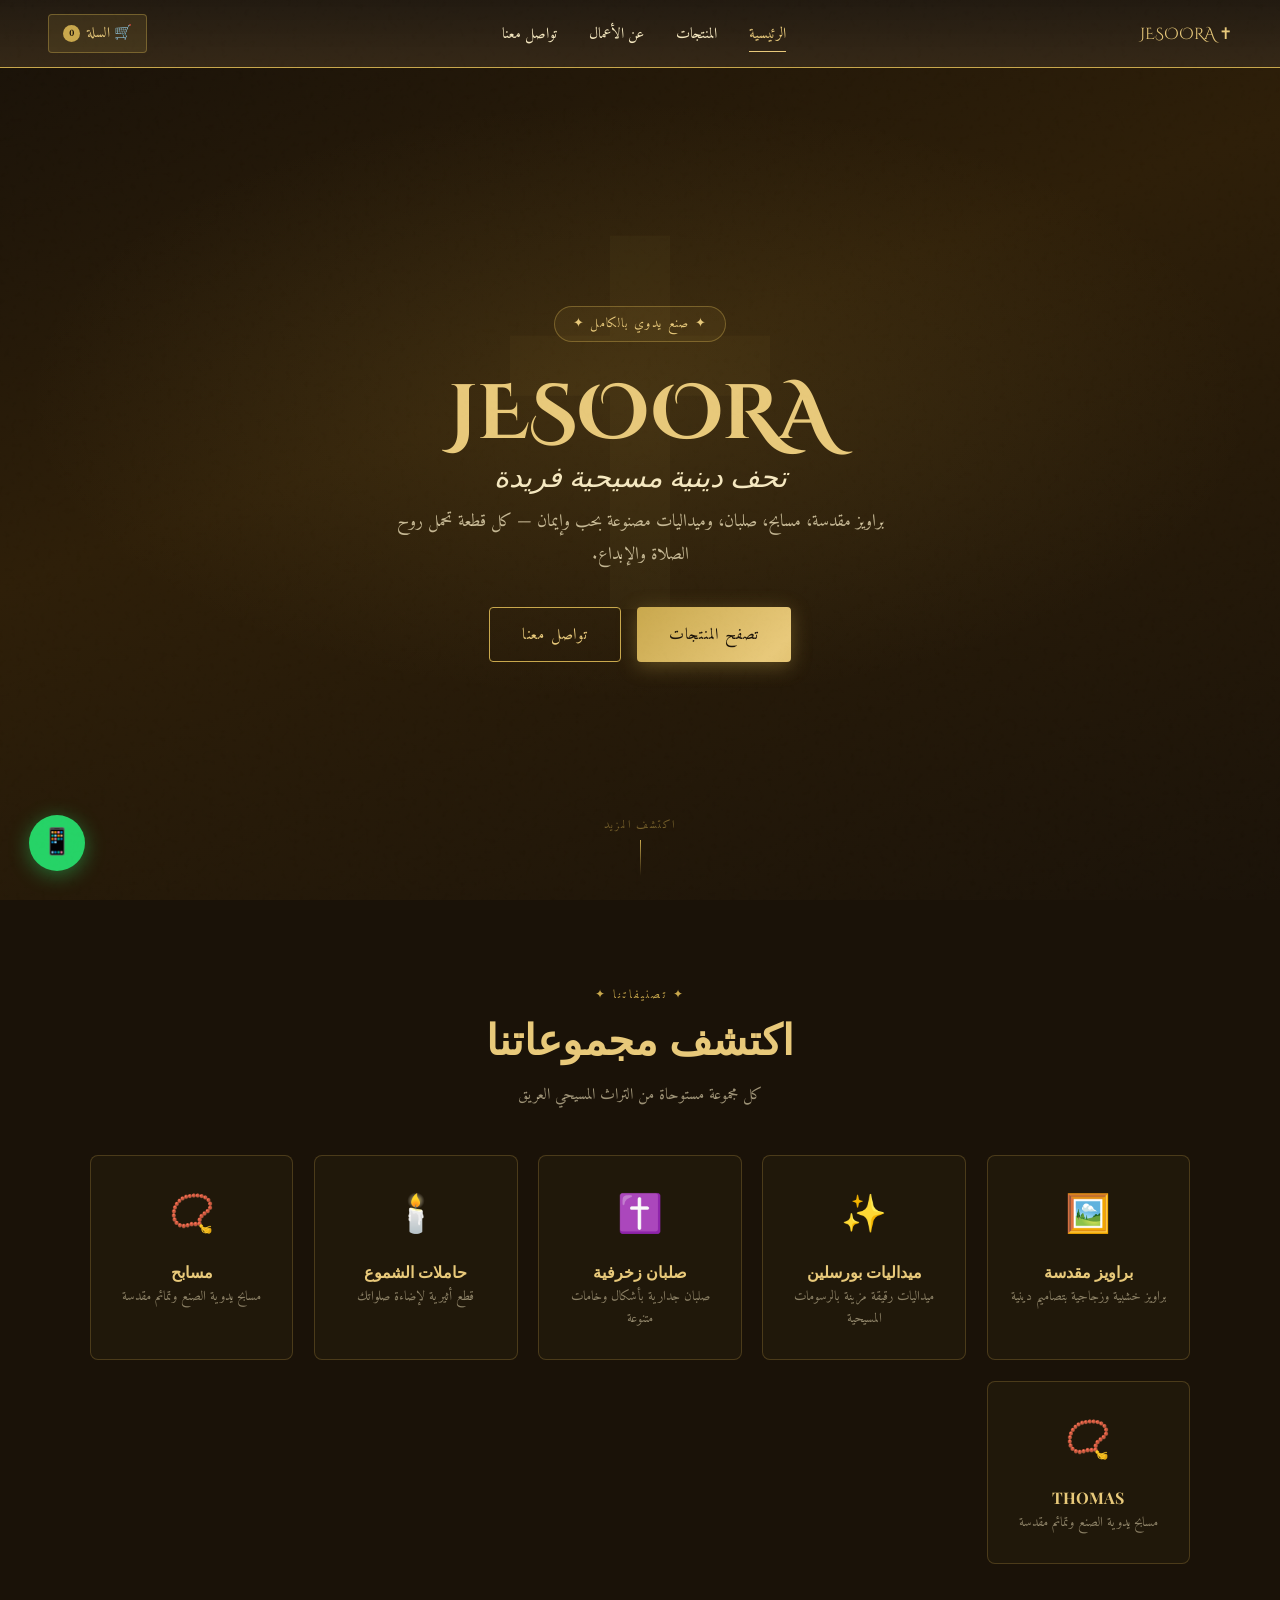
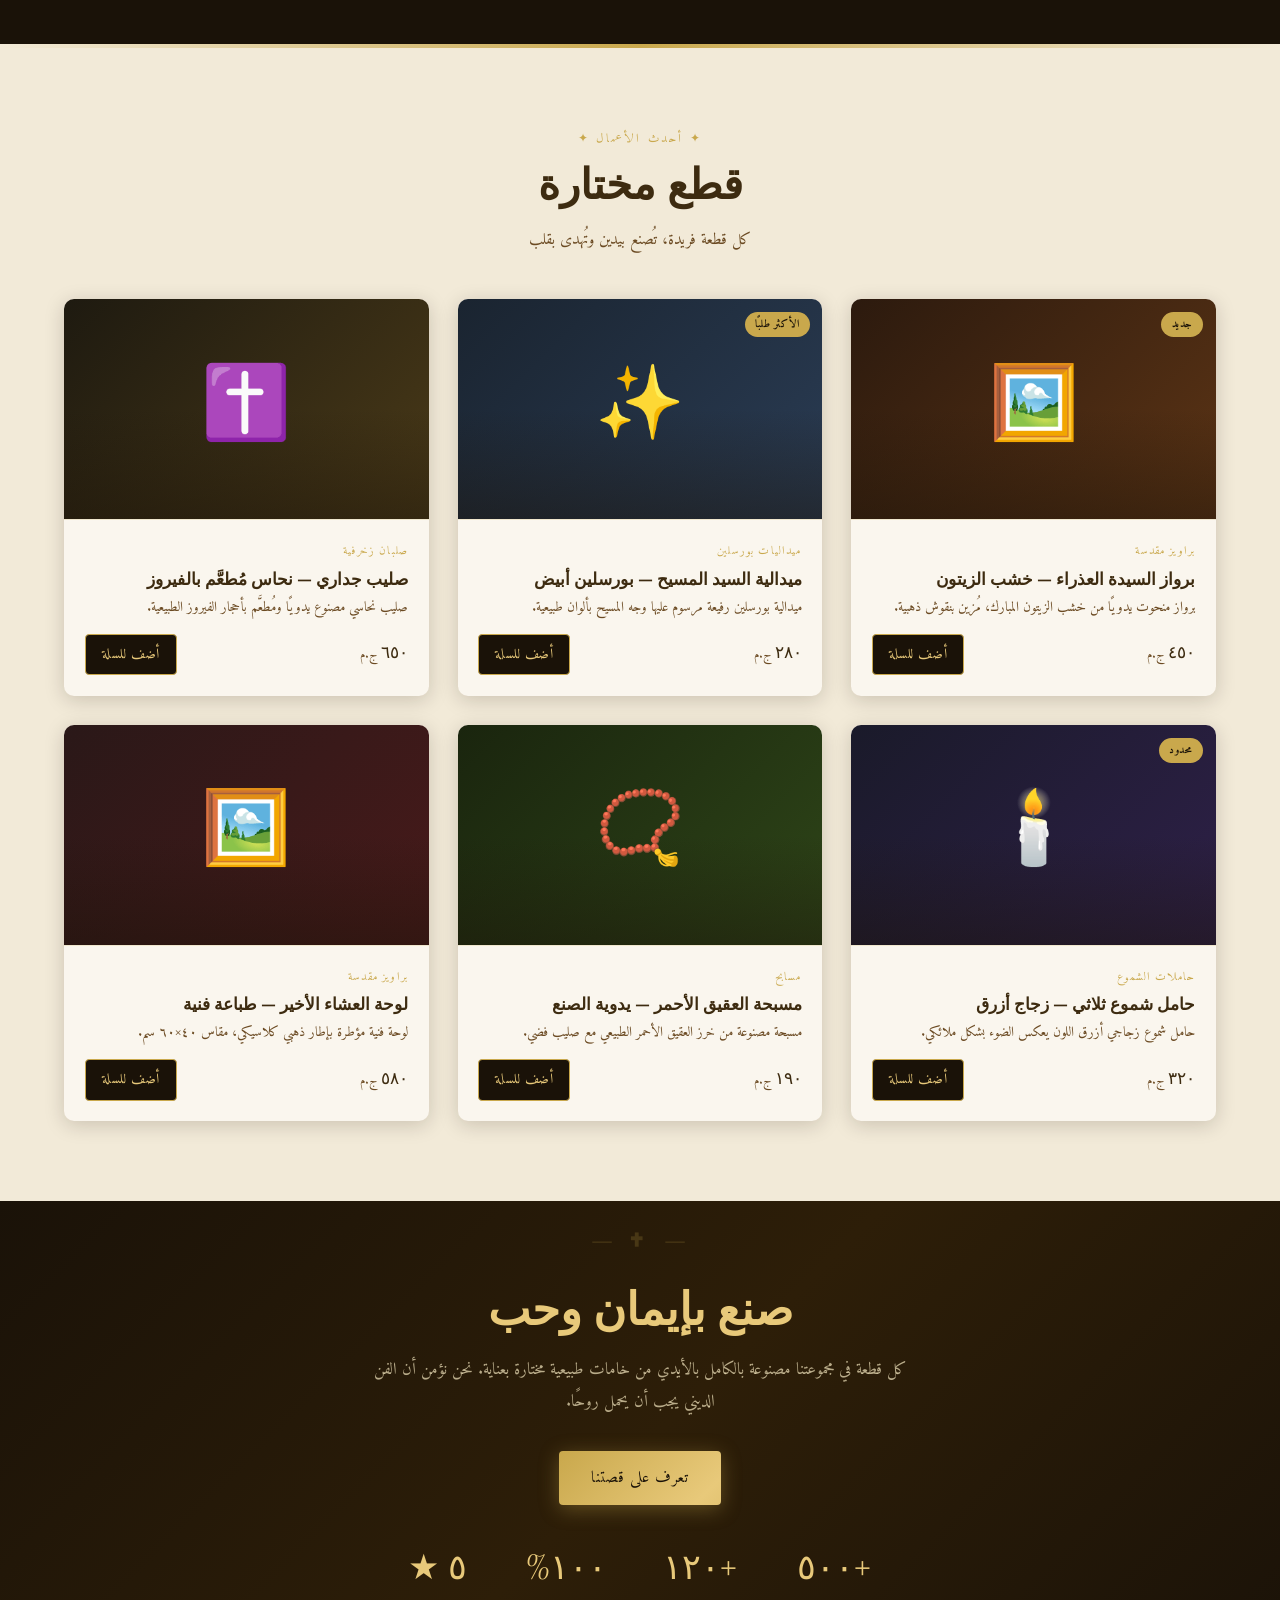
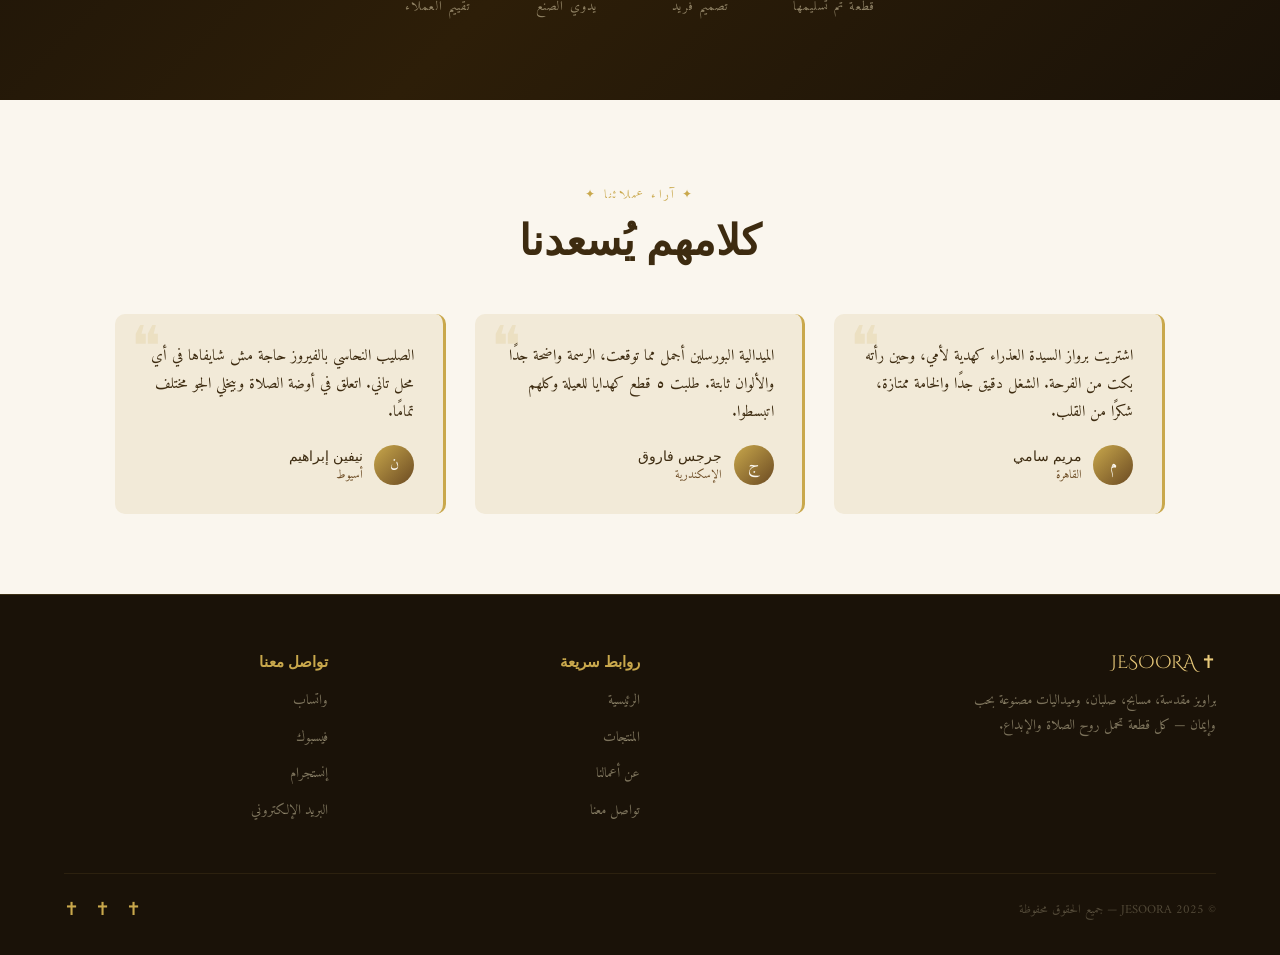
==== index.html @ 454a1cee "Add files via upload" ====
<!DOCTYPE html>
<html lang="ar" dir="rtl">
<head>
<meta charset="UTF-8"/>
<meta name="viewport" content="width=device-width,initial-scale=1.0"/>
<title>JESOORA — تحف دينية مسيحية</title>
<script src="config.js"></script>
<link href="https://fonts.googleapis.com/css2?family=Amiri:wght@400;700&family=Cinzel+Decorative:wght@400;700&family=Playfair+Display:ital,wght@0,400;0,700;1,400&display=swap" rel="stylesheet"/>
<style>
:root{
  --gold:#C9A84C;--gold-light:#E8C97A;--gold-pale:#F5E8C0;
  --ivory:#FAF6EE;--cream:#F2EAD8;--dark:#1A1208;
  --brown:#3D2B10;--brown-mid:#6B4A22;--shadow:rgba(26,18,8,.18);
  --green:#25D366;
}
*{margin:0;padding:0;box-sizing:border-box;}
body{background:var(--ivory);color:var(--dark);font-family:'Amiri',serif;overflow-x:hidden;}
body::before{content:'';position:fixed;inset:0;
  background-image:url("data:image/svg+xml,%3Csvg viewBox='0 0 200 200' xmlns='http://www.w3.org/2000/svg'%3E%3Cfilter id='n'%3E%3CfeTurbulence type='fractalNoise' baseFrequency='0.75' numOctaves='4' stitchTiles='stitch'/%3E%3C/filter%3E%3Crect width='100%25' height='100%25' filter='url(%23n)' opacity='0.03'/%3E%3C/svg%3E");
  pointer-events:none;z-index:999;opacity:.5;}

/* ── NAV ── */
nav{position:fixed;top:0;width:100%;z-index:200;
  background:linear-gradient(180deg,rgba(26,18,8,.97),rgba(42,28,10,.95));
  border-bottom:1px solid var(--gold);
  display:flex;align-items:center;justify-content:space-between;
  padding:0 3rem;height:68px;backdrop-filter:blur(10px);}
.nav-logo{font-family:'Cinzel Decorative',serif;color:var(--gold-light);font-size:1rem;
  display:flex;align-items:center;gap:.5rem;cursor:pointer;text-decoration:none;}
nav ul{list-style:none;display:flex;gap:2rem;}
nav ul li a{color:var(--gold-pale);text-decoration:none;font-family:'Amiri',serif;
  font-size:.95rem;transition:color .3s;position:relative;cursor:pointer;}
nav ul li a::after{content:'';position:absolute;bottom:-4px;right:0;width:0;height:1px;
  background:var(--gold-light);transition:width .35s;}
nav ul li a:hover{color:var(--gold-light);}
nav ul li a:hover::after{width:100%;}
nav ul li a.active{color:var(--gold-light);}
nav ul li a.active::after{width:100%;}
.nav-right{display:flex;align-items:center;gap:1rem;}
.cart-btn{background:rgba(201,168,76,.12);border:1px solid rgba(201,168,76,.4);
  color:var(--gold-light);padding:.4rem .9rem;border-radius:4px;cursor:pointer;
  font-family:'Amiri',serif;font-size:.9rem;display:flex;align-items:center;gap:.4rem;
  transition:background .3s;white-space:nowrap;}
.cart-btn:hover{background:rgba(201,168,76,.22);}
.cart-count{background:var(--gold);color:var(--dark);font-size:.65rem;font-weight:700;
  border-radius:50%;width:17px;height:17px;display:flex;align-items:center;justify-content:center;}

/* ── PAGES ── */
.page{display:none;min-height:100vh;padding-top:68px;}
.page.active{display:block;}

/* ── ANIMATIONS ── */
@keyframes fadeUp{from{opacity:0;transform:translateY(22px);}to{opacity:1;transform:translateY(0);}}
@keyframes breathe{0%,100%{transform:translate(-50%,-50%) scale(1);opacity:.04;}50%{transform:translate(-50%,-50%) scale(1.04);opacity:.07;}}
@keyframes drip{0%,100%{transform:scaleY(1);opacity:.5;}50%{transform:scaleY(1.3);opacity:1;}}
@keyframes waPulse{0%,100%{box-shadow:0 4px 20px rgba(37,211,102,.45);}50%{box-shadow:0 4px 30px rgba(37,211,102,.7),0 0 0 8px rgba(37,211,102,.1);}}
@keyframes spin{to{transform:rotate(360deg);}}

/* ── HERO ── */
.hero{min-height:calc(100vh - 68px);
  background:radial-gradient(ellipse 80% 60% at 50% 40%,rgba(201,168,76,.12) 0%,transparent 60%),
  linear-gradient(160deg,#1A1208 0%,#2D1E08 40%,#1A1208 100%);
  display:flex;flex-direction:column;align-items:center;justify-content:center;
  text-align:center;padding:4rem 2rem 4rem;position:relative;overflow:hidden;}
.hero::before{content:'✝';position:absolute;font-size:40vw;color:rgba(201,168,76,.04);
  top:50%;left:50%;transform:translate(-50%,-50%);pointer-events:none;animation:breathe 8s ease-in-out infinite;}
.hero-badge{display:inline-flex;align-items:center;gap:.5rem;
  border:1px solid rgba(201,168,76,.4);background:rgba(201,168,76,.08);color:var(--gold-light);
  padding:.35rem 1.1rem;border-radius:30px;font-size:.82rem;letter-spacing:.1em;margin-bottom:1.8rem;
  animation:fadeUp .8s ease both;}
.hero h1{font-family:'Cinzel Decorative',serif;font-size:clamp(2.2rem,6vw,5rem);
  color:var(--gold-light);line-height:1.15;margin-bottom:.8rem;animation:fadeUp .9s .1s ease both;}
.hero h1 span{display:block;font-family:'Playfair Display',serif;font-style:italic;
  font-size:clamp(1.1rem,2.5vw,1.8rem);color:var(--gold-pale);font-weight:400;}
.hero p{max-width:500px;color:rgba(245,232,192,.75);font-size:1.1rem;line-height:1.9;
  margin-bottom:2.2rem;animation:fadeUp 1s .2s ease both;}
.hero-btns{display:flex;gap:1rem;flex-wrap:wrap;justify-content:center;animation:fadeUp 1.1s .3s ease both;}
.scroll-hint{position:absolute;bottom:1.5rem;display:flex;flex-direction:column;align-items:center;gap:.3rem;
  color:rgba(201,168,76,.5);font-size:.72rem;letter-spacing:.12em;}
.scroll-hint span{display:block;width:1px;height:36px;
  background:linear-gradient(to bottom,var(--gold),transparent);animation:drip 2s ease-in-out infinite;}

/* ── BUTTONS ── */
.btn-gold{background:linear-gradient(135deg,var(--gold) 0%,var(--gold-light) 50%,var(--gold) 100%);
  background-size:200% 100%;color:var(--dark);border:none;padding:.8rem 2rem;
  font-family:'Amiri',serif;font-size:1rem;border-radius:4px;cursor:pointer;
  letter-spacing:.05em;transition:background-position .4s,transform .2s,box-shadow .3s;
  box-shadow:0 4px 20px rgba(201,168,76,.35);}
.btn-gold:hover{background-position:100% 0;transform:translateY(-2px);box-shadow:0 8px 32px rgba(201,168,76,.5);}
.btn-outline{background:transparent;color:var(--gold-light);border:1px solid var(--gold);
  padding:.8rem 2rem;font-family:'Amiri',serif;font-size:1rem;border-radius:4px;cursor:pointer;
  letter-spacing:.05em;transition:background .3s;}
.btn-outline:hover{background:rgba(201,168,76,.12);}

/* ── SECTION LABELS ── */
.section-label{text-align:center;margin-bottom:.6rem;}
.section-label .eyebrow{display:inline-block;font-size:.76rem;letter-spacing:.18em;
  text-transform:uppercase;color:var(--gold);margin-bottom:.5rem;}
.section-label h2{font-family:'Cinzel Decorative',serif;font-size:clamp(1.5rem,3.5vw,2.6rem);color:var(--brown);}
.section-label p{max-width:500px;margin:.7rem auto 0;color:var(--brown-mid);font-size:1rem;line-height:1.8;}
.dark-label h2{color:var(--gold-light)!important;}
.dark-label p{color:rgba(245,232,192,.6)!important;}

/* ── CATEGORIES ── */
.categories-section{background:var(--dark);padding:5rem 4rem;}
.cat-grid{display:grid;grid-template-columns:repeat(auto-fit,minmax(180px,1fr));
  gap:1.3rem;margin-top:2.8rem;max-width:1100px;margin-left:auto;margin-right:auto;}
.cat-card{border:1px solid rgba(201,168,76,.25);border-radius:8px;padding:1.8rem 1.3rem;
  text-align:center;cursor:pointer;transition:border-color .3s,background .3s,transform .3s;
  background:rgba(201,168,76,.04);position:relative;overflow:hidden;}
.cat-card::before{content:'';position:absolute;inset:0;
  background:linear-gradient(135deg,rgba(201,168,76,.12),transparent);opacity:0;transition:opacity .35s;}
.cat-card:hover{border-color:var(--gold);transform:translateY(-4px);}
.cat-card:hover::before{opacity:1;}
.cat-icon{font-size:2.3rem;margin-bottom:.8rem;display:block;}
.cat-card h3{font-family:'Playfair Display',serif;color:var(--gold-light);font-size:1rem;margin-bottom:.3rem;}
.cat-card p{color:rgba(245,232,192,.5);font-size:.84rem;line-height:1.6;}

/* ── PRODUCTS GRID ── */
.products-section{background:var(--cream);padding:5rem 4rem;position:relative;}
.products-section::before{content:'';position:absolute;top:0;left:0;right:0;height:4px;
  background:linear-gradient(90deg,transparent,var(--gold),transparent);}
.products-grid{display:grid;grid-template-columns:repeat(auto-fill,minmax(270px,1fr));
  gap:1.8rem;max-width:1200px;margin:2.8rem auto 0;}
.product-card{background:var(--ivory);border-radius:10px;overflow:hidden;
  box-shadow:0 4px 20px var(--shadow);transition:transform .35s,box-shadow .35s;
  position:relative;cursor:pointer;}
.product-card:hover{transform:translateY(-8px);box-shadow:0 16px 48px rgba(26,18,8,.2);}
.product-img{width:100%;height:220px;display:flex;align-items:center;justify-content:center;
  font-size:4.5rem;position:relative;overflow:hidden;}
.product-img::after{content:'';position:absolute;inset:0;
  background:linear-gradient(180deg,transparent 50%,rgba(26,18,8,.45) 100%);}
.product-badge{position:absolute;top:.8rem;right:.8rem;z-index:2;
  background:var(--gold);color:var(--dark);font-size:.68rem;padding:.2rem .65rem;
  border-radius:20px;font-weight:700;letter-spacing:.05em;}
.product-info{padding:1.3rem;border-top:1px solid rgba(201,168,76,.2);}
.product-info .category-tag{font-size:.72rem;color:var(--gold);letter-spacing:.1em;
  text-transform:uppercase;margin-bottom:.35rem;display:block;}
.product-info h3{font-family:'Playfair Display',serif;font-size:1.05rem;color:var(--brown);
  margin-bottom:.4rem;line-height:1.35;}
.product-info p{font-size:.87rem;color:var(--brown-mid);line-height:1.7;margin-bottom:.9rem;}
.product-footer{display:flex;align-items:center;justify-content:space-between;}
.price{font-family:'Cinzel Decorative',serif;font-size:1.05rem;color:var(--brown);}
.price span{font-family:'Amiri',serif;font-size:.75rem;color:var(--brown-mid);}
.add-btn{background:var(--dark);color:var(--gold-light);border:1px solid var(--gold);
  padding:.45rem 1rem;border-radius:4px;font-family:'Amiri',serif;font-size:.88rem;
  cursor:pointer;letter-spacing:.04em;transition:background .3s,color .3s;}
.add-btn:hover{background:var(--gold);color:var(--dark);}

/* ── CRAFT BANNER ── */
.craft-banner{background:linear-gradient(135deg,#1A1208,#2D1E08 50%,#1A1208);
  padding:5rem 4rem;text-align:center;position:relative;overflow:hidden;}
.craft-banner::before{content:'⸻ ✝ ⸻';position:absolute;top:1.5rem;left:50%;
  transform:translateX(-50%);color:rgba(201,168,76,.2);font-size:1.3rem;letter-spacing:.3rem;}
.craft-banner h2{font-family:'Cinzel Decorative',serif;font-size:clamp(1.6rem,3.5vw,2.8rem);
  color:var(--gold-light);margin-bottom:.8rem;}
.craft-banner p{max-width:560px;margin:0 auto 2rem;color:rgba(245,232,192,.7);font-size:1.05rem;line-height:1.9;}
.stats-row{display:flex;gap:3.5rem;justify-content:center;flex-wrap:wrap;margin-top:2.5rem;}
.stat .num{font-family:'Cinzel Decorative',serif;font-size:2.2rem;color:var(--gold-light);display:block;}
.stat .lbl{font-size:.82rem;color:rgba(245,232,192,.5);letter-spacing:.08em;margin-top:.2rem;}

/* ── TESTIMONIALS ── */
.testimonials{background:var(--ivory);padding:5rem 4rem;}
.testi-grid{display:grid;grid-template-columns:repeat(auto-fit,minmax(280px,1fr));
  gap:1.8rem;max-width:1050px;margin:2.8rem auto 0;}
.testi-card{background:var(--cream);border-radius:10px;padding:1.8rem;
  border-right:3px solid var(--gold);position:relative;}
.testi-card::before{content:'❝';font-size:3.5rem;color:rgba(201,168,76,.15);
  position:absolute;top:.3rem;left:1rem;font-family:serif;line-height:1;}
.testi-card p{color:var(--brown);line-height:1.8;font-size:.97rem;margin-bottom:1.1rem;position:relative;z-index:1;}
.testi-author{display:flex;align-items:center;gap:.7rem;}
.avatar{width:40px;height:40px;border-radius:50%;
  background:linear-gradient(135deg,var(--gold),var(--brown-mid));
  display:flex;align-items:center;justify-content:center;color:var(--ivory);font-size:1rem;flex-shrink:0;}
.testi-author .name{font-family:'Playfair Display',serif;color:var(--brown);font-size:.9rem;}
.testi-author .loc{font-size:.75rem;color:var(--brown-mid);}

/* ── PRODUCTS PAGE ── */
.products-page-header{
  background:radial-gradient(ellipse 80% 60% at 50% 60%,rgba(201,168,76,.1),transparent 60%),
  linear-gradient(160deg,#1A1208,#2D1E08 40%,#1A1208);
  padding:5rem 4rem 4rem;text-align:center;position:relative;overflow:hidden;}
.products-page-header::before{content:'✝';position:absolute;font-size:30vw;
  color:rgba(201,168,76,.03);top:50%;left:50%;transform:translate(-50%,-50%);pointer-events:none;}
.products-page-header h1{font-family:'Cinzel Decorative',serif;font-size:clamp(2rem,5vw,3.5rem);
  color:var(--gold-light);margin-bottom:.6rem;}
.products-page-header p{color:rgba(245,232,192,.65);font-size:1.05rem;max-width:480px;margin:0 auto;}
.filter-bar{background:var(--dark);padding:1.5rem 4rem;
  display:flex;align-items:center;gap:1.5rem;flex-wrap:wrap;
  border-bottom:1px solid rgba(201,168,76,.15);}
.search-box{flex:1;min-width:220px;position:relative;}
.search-box input{width:100%;background:rgba(201,168,76,.07);border:1px solid rgba(201,168,76,.25);
  color:var(--gold-pale);padding:.65rem 1rem .65rem 2.8rem;border-radius:6px;
  font-family:'Amiri',serif;font-size:.95rem;outline:none;transition:border-color .3s;}
.search-box input::placeholder{color:rgba(245,232,192,.3);}
.search-box input:focus{border-color:rgba(201,168,76,.6);}
.search-box .search-icon{position:absolute;right:.9rem;top:50%;transform:translateY(-50%);
  color:rgba(201,168,76,.5);font-size:1rem;pointer-events:none;}
.filter-chips{display:flex;gap:.6rem;flex-wrap:wrap;}
.chip{background:rgba(201,168,76,.08);border:1px solid rgba(201,168,76,.22);
  color:rgba(245,232,192,.65);padding:.35rem .9rem;border-radius:20px;cursor:pointer;
  font-family:'Amiri',serif;font-size:.85rem;transition:all .25s;white-space:nowrap;}
.chip:hover,.chip.active{background:var(--gold);color:var(--dark);border-color:var(--gold);}
.sort-select{background:rgba(201,168,76,.07);border:1px solid rgba(201,168,76,.25);
  color:var(--gold-pale);padding:.55rem .9rem;border-radius:6px;font-family:'Amiri',serif;
  font-size:.88rem;cursor:pointer;outline:none;}
.sort-select option{background:var(--dark);}
.products-full-grid{display:grid;grid-template-columns:repeat(auto-fill,minmax(260px,1fr));
  gap:1.8rem;max-width:1300px;margin:0 auto;padding:3rem 4rem;}
.no-results{text-align:center;padding:4rem;color:var(--brown-mid);font-size:1.1rem;grid-column:1/-1;}

/* ── BOOKING ── */
.booking-page{background:var(--cream);min-height:calc(100vh - 68px);}
.booking-header{background:linear-gradient(135deg,#1A1208,#2D1E08);padding:4rem 4rem 3rem;text-align:center;}
.booking-header h1{font-family:'Cinzel Decorative',serif;font-size:clamp(1.8rem,4vw,3rem);color:var(--gold-light);margin-bottom:.5rem;}
.booking-header p{color:rgba(245,232,192,.65);font-size:1rem;}
.booking-layout{display:grid;grid-template-columns:1fr 400px;gap:2.5rem;max-width:1100px;margin:3rem auto;padding:0 4rem 4rem;}
.order-summary{background:var(--ivory);border-radius:12px;padding:2rem;box-shadow:0 4px 20px var(--shadow);height:fit-content;position:sticky;top:90px;}
.order-summary h3{font-family:'Cinzel Decorative',serif;color:var(--brown);font-size:1.1rem;margin-bottom:1.5rem;padding-bottom:.8rem;border-bottom:1px solid rgba(201,168,76,.2);}
.summary-item{display:flex;align-items:center;gap:.8rem;padding:.7rem 0;border-bottom:1px solid rgba(201,168,76,.1);}
.summary-item:last-of-type{border-bottom:none;}
.si-icon{font-size:1.6rem;width:40px;text-align:center;}
.si-info{flex:1;}
.si-name{font-family:'Playfair Display',serif;font-size:.88rem;color:var(--brown);}
.si-price{font-size:.8rem;color:var(--brown-mid);}
.si-qty{font-size:.82rem;color:var(--gold);background:rgba(201,168,76,.1);padding:.15rem .5rem;border-radius:10px;}
.summary-total{margin-top:1.2rem;padding-top:1rem;border-top:2px solid var(--gold);}
.total-row{display:flex;justify-content:space-between;align-items:center;margin-bottom:.5rem;}
.total-row .tl{color:var(--brown-mid);font-size:.9rem;}
.total-row .tv{color:var(--brown);font-weight:700;}
.grand-total{display:flex;justify-content:space-between;align-items:center;margin-top:.8rem;padding-top:.8rem;border-top:1px solid rgba(201,168,76,.2);}
.grand-total .gl{font-family:'Cinzel Decorative',serif;color:var(--brown);font-size:1rem;}
.grand-total .gv{font-family:'Cinzel Decorative',serif;color:var(--gold);font-size:1.3rem;}
.empty-summary{text-align:center;padding:2rem 1rem;color:var(--brown-mid);}
.empty-summary .ei{font-size:2.5rem;display:block;margin-bottom:.8rem;}
.booking-form{background:var(--ivory);border-radius:12px;padding:2.5rem;box-shadow:0 4px 20px var(--shadow);}
.booking-form h3{font-family:'Cinzel Decorative',serif;color:var(--brown);font-size:1.1rem;margin-bottom:2rem;}
.form-section{margin-bottom:2rem;}
.form-section h4{font-family:'Playfair Display',serif;color:var(--brown);font-size:1rem;margin-bottom:1.2rem;display:flex;align-items:center;gap:.5rem;}
.form-section h4 span{color:var(--gold);}
.form-row{display:grid;grid-template-columns:1fr 1fr;gap:1rem;margin-bottom:1rem;}
.form-group{display:flex;flex-direction:column;gap:.4rem;margin-bottom:1rem;}
.form-group label{font-size:.85rem;color:var(--brown-mid);letter-spacing:.04em;}
.form-group input,.form-group select,.form-group textarea{background:var(--cream);border:1px solid rgba(61,43,16,.2);color:var(--brown);padding:.7rem 1rem;border-radius:6px;font-family:'Amiri',serif;font-size:.95rem;outline:none;transition:border-color .3s;width:100%;}
.form-group input:focus,.form-group select:focus,.form-group textarea:focus{border-color:var(--gold);}
.form-group textarea{min-height:90px;resize:vertical;}
.form-group select option{background:var(--ivory);}
.delivery-options{display:grid;grid-template-columns:1fr 1fr;gap:.8rem;}
.delivery-opt{border:1px solid rgba(201,168,76,.25);border-radius:8px;padding:1rem;cursor:pointer;transition:all .3s;text-align:center;}
.delivery-opt:hover,.delivery-opt.selected{border-color:var(--gold);background:rgba(201,168,76,.08);}
.delivery-opt .do-icon{font-size:1.5rem;display:block;margin-bottom:.3rem;}
.delivery-opt .do-name{font-family:'Playfair Display',serif;color:var(--brown);font-size:.9rem;}
.delivery-opt .do-price{font-size:.78rem;color:var(--gold);margin-top:.2rem;}
.payment-options{display:flex;flex-direction:column;gap:.8rem;}
.payment-opt{border:1px solid rgba(201,168,76,.25);border-radius:8px;padding:1rem 1.2rem;cursor:pointer;transition:all .3s;display:flex;align-items:center;gap:.8rem;}
.payment-opt:hover,.payment-opt.selected{border-color:var(--gold);background:rgba(201,168,76,.06);}
.payment-opt .po-icon{font-size:1.4rem;}
.payment-opt .po-info .po-name{font-family:'Playfair Display',serif;color:var(--brown);font-size:.9rem;}
.payment-opt .po-info .po-desc{font-size:.78rem;color:var(--brown-mid);}
.btn-place-order{width:100%;background:linear-gradient(135deg,var(--gold),var(--gold-light) 50%,var(--gold));background-size:200% 100%;color:var(--dark);border:none;padding:1.1rem;border-radius:8px;font-family:'Cinzel Decorative',serif;font-size:1rem;cursor:pointer;letter-spacing:.06em;transition:background-position .4s,transform .2s,box-shadow .3s;box-shadow:0 4px 20px rgba(201,168,76,.4);margin-top:1.5rem;}
.btn-place-order:hover{background-position:100% 0;transform:translateY(-2px);box-shadow:0 8px 30px rgba(201,168,76,.55);}

/* ── CONTACT ── */
.contact-page{background:var(--cream);}
.contact-header{background:linear-gradient(135deg,#1A1208,#2D1E08);padding:4.5rem 4rem 3.5rem;text-align:center;}
.contact-header h1{font-family:'Cinzel Decorative',serif;font-size:clamp(1.8rem,4vw,3rem);color:var(--gold-light);margin-bottom:.5rem;}
.contact-header p{color:rgba(245,232,192,.65);font-size:1rem;}
.contact-layout{display:grid;grid-template-columns:1fr 1.4fr;gap:2.5rem;max-width:1050px;margin:3rem auto;padding:0 4rem 4rem;}
.contact-info{display:flex;flex-direction:column;gap:1.5rem;}
.contact-card{background:var(--ivory);border-radius:10px;padding:1.8rem;box-shadow:0 4px 16px var(--shadow);border-right:3px solid var(--gold);}
.contact-card .cc-icon{font-size:2rem;margin-bottom:.7rem;display:block;}
.contact-card h4{font-family:'Playfair Display',serif;color:var(--brown);font-size:1rem;margin-bottom:.4rem;}
.contact-card p,.contact-card a{color:var(--brown-mid);font-size:.9rem;line-height:1.7;text-decoration:none;}
.contact-card a:hover{color:var(--gold);}
.social-links{display:flex;gap:.7rem;margin-top:.8rem;flex-wrap:wrap;}
.social-link{background:rgba(201,168,76,.1);border:1px solid rgba(201,168,76,.25);color:var(--brown-mid);padding:.4rem .9rem;border-radius:20px;font-size:.82rem;text-decoration:none;transition:all .3s;cursor:pointer;}
.social-link:hover{background:var(--gold);color:var(--dark);}
.contact-form{background:var(--ivory);border-radius:12px;padding:2.5rem;box-shadow:0 4px 20px var(--shadow);}
.contact-form h3{font-family:'Cinzel Decorative',serif;color:var(--brown);font-size:1.1rem;margin-bottom:2rem;}
.btn-send{width:100%;background:var(--dark);color:var(--gold-light);border:1px solid var(--gold);padding:1rem;border-radius:6px;font-family:'Amiri',serif;font-size:1rem;cursor:pointer;letter-spacing:.05em;transition:background .3s,color .3s;margin-top:.5rem;}
.btn-send:hover{background:var(--gold);color:var(--dark);}

/* ── ABOUT ── */
.about-hero{background:radial-gradient(ellipse 80% 60% at 50% 50%,rgba(201,168,76,.1),transparent 60%),linear-gradient(160deg,#1A1208,#2D1E08 40%,#1A1208);padding:5rem 4rem;text-align:center;position:relative;overflow:hidden;}
.about-hero::before{content:'✝';position:absolute;font-size:35vw;color:rgba(201,168,76,.03);top:50%;left:50%;transform:translate(-50%,-50%);pointer-events:none;}
.about-hero h1{font-family:'Cinzel Decorative',serif;font-size:clamp(2rem,4.5vw,3.5rem);color:var(--gold-light);margin-bottom:.8rem;}
.about-hero p{max-width:580px;margin:0 auto;color:rgba(245,232,192,.7);font-size:1.05rem;line-height:1.9;}
.about-story{background:var(--ivory);padding:5rem 4rem;}
.story-grid{display:grid;grid-template-columns:1fr 1fr;gap:4rem;max-width:1050px;margin:0 auto;align-items:center;}
.story-text h2{font-family:'Cinzel Decorative',serif;color:var(--brown);font-size:clamp(1.5rem,3vw,2.2rem);margin-bottom:1.2rem;}
.story-text p{color:var(--brown-mid);line-height:1.9;font-size:1rem;margin-bottom:1rem;}
.story-visual{background:linear-gradient(135deg,var(--brown),var(--brown-mid));border-radius:12px;height:360px;display:flex;align-items:center;justify-content:center;font-size:8rem;position:relative;overflow:hidden;}
.story-visual::after{content:'';position:absolute;inset:0;background:linear-gradient(135deg,rgba(201,168,76,.15),transparent);}
.values-section{background:var(--dark);padding:5rem 4rem;}
.values-grid{display:grid;grid-template-columns:repeat(auto-fit,minmax(220px,1fr));gap:1.5rem;max-width:1050px;margin:2.8rem auto 0;}
.value-card{border:1px solid rgba(201,168,76,.2);border-radius:8px;padding:2rem;text-align:center;background:rgba(201,168,76,.04);}
.value-card .vi{font-size:2rem;margin-bottom:.8rem;display:block;}
.value-card h3{font-family:'Playfair Display',serif;color:var(--gold-light);font-size:1rem;margin-bottom:.5rem;}
.value-card p{color:rgba(245,232,192,.5);font-size:.87rem;line-height:1.6;}

/* ── CART DRAWER ── */
.cart-overlay{position:fixed;inset:0;background:rgba(0,0,0,.6);z-index:500;opacity:0;pointer-events:none;transition:opacity .3s;}
.cart-overlay.open{opacity:1;pointer-events:all;}
.cart-drawer{position:fixed;top:0;left:0;width:370px;max-width:95vw;height:100vh;background:var(--dark);border-right:1px solid rgba(201,168,76,.3);z-index:501;display:flex;flex-direction:column;transform:translateX(-100%);transition:transform .4s cubic-bezier(.4,0,.2,1);}
.cart-drawer.open{transform:translateX(0);}
.cart-header{display:flex;align-items:center;justify-content:space-between;padding:1.3rem 1.6rem;border-bottom:1px solid rgba(201,168,76,.2);}
.cart-header h3{font-family:'Cinzel Decorative',serif;color:var(--gold-light);font-size:.95rem;}
.cart-close{background:none;border:none;color:var(--gold);font-size:1.3rem;cursor:pointer;transition:color .2s;}
.cart-close:hover{color:var(--gold-light);}
.cart-items{flex:1;overflow-y:auto;padding:1rem 1.6rem;}
.cart-items::-webkit-scrollbar{width:3px;}
.cart-items::-webkit-scrollbar-thumb{background:rgba(201,168,76,.3);border-radius:3px;}
.cart-empty{text-align:center;padding:3rem 1rem;color:rgba(245,232,192,.35);}
.cart-empty .ei{font-size:2.8rem;display:block;margin-bottom:.8rem;}
.cart-item{display:flex;gap:.9rem;align-items:center;padding:.9rem 0;border-bottom:1px solid rgba(201,168,76,.1);}
.ci-icon{width:48px;height:48px;border-radius:6px;background:linear-gradient(135deg,var(--brown),var(--brown-mid));display:flex;align-items:center;justify-content:center;font-size:1.5rem;flex-shrink:0;}
.ci-details{flex:1;}
.ci-name{font-family:'Playfair Display',serif;color:var(--gold-pale);font-size:.87rem;margin-bottom:.15rem;}
.ci-price{color:var(--gold);font-size:.82rem;}
.ci-qty{display:flex;align-items:center;gap:.45rem;}
.qty-btn{width:22px;height:22px;background:rgba(201,168,76,.15);border:1px solid rgba(201,168,76,.3);color:var(--gold-light);border-radius:4px;cursor:pointer;font-size:.95rem;display:flex;align-items:center;justify-content:center;transition:background .2s;}
.qty-btn:hover{background:rgba(201,168,76,.3);}
.qty-num{color:var(--gold-pale);font-size:.87rem;min-width:18px;text-align:center;}
.cart-footer-inner{padding:1.3rem 1.6rem;border-top:1px solid rgba(201,168,76,.2);}
.cart-total-row{display:flex;justify-content:space-between;align-items:center;margin-bottom:1rem;}
.cart-total-row .cl{color:rgba(245,232,192,.6);font-size:.9rem;}
.cart-total-row .cv{font-family:'Cinzel Decorative',serif;color:var(--gold-light);font-size:1.15rem;}
.btn-go-order{width:100%;background:linear-gradient(135deg,var(--gold),var(--gold-light) 50%,var(--gold));background-size:200%;color:var(--dark);border:none;padding:.9rem;border-radius:6px;font-family:'Amiri',serif;font-size:1rem;cursor:pointer;display:flex;align-items:center;justify-content:center;gap:.5rem;transition:background-position .4s,transform .2s;margin-bottom:.7rem;}
.btn-go-order:hover{background-position:100%;transform:translateY(-1px);}
.btn-wa-order{width:100%;background:#25D366;color:#fff;border:none;padding:.85rem;border-radius:6px;font-family:'Amiri',serif;font-size:.95rem;cursor:pointer;display:flex;align-items:center;justify-content:center;gap:.5rem;transition:background .3s;}
.btn-wa-order:hover{background:#1ebe5d;}

/* ── MODAL ── */
.modal-overlay{position:fixed;inset:0;background:rgba(0,0,0,.78);z-index:600;opacity:0;pointer-events:none;transition:opacity .35s;display:flex;align-items:center;justify-content:center;padding:2rem;}
.modal-overlay.open{opacity:1;pointer-events:all;}
.modal{background:var(--ivory);border-radius:12px;max-width:820px;width:100%;max-height:90vh;overflow-y:auto;transform:scale(.92) translateY(16px);transition:transform .35s cubic-bezier(.4,0,.2,1);position:relative;}
.modal-overlay.open .modal{transform:scale(1) translateY(0);}
.modal-close{position:absolute;top:.8rem;left:.8rem;background:rgba(26,18,8,.08);border:none;width:34px;height:34px;border-radius:50%;cursor:pointer;font-size:1rem;color:var(--brown);display:flex;align-items:center;justify-content:center;transition:background .2s;z-index:2;}
.modal-close:hover{background:rgba(26,18,8,.18);}
.modal-body{display:grid;grid-template-columns:1fr 1fr;}
.modal-img{height:380px;display:flex;align-items:center;justify-content:center;font-size:6.5rem;border-radius:12px 0 0 12px;position:relative;overflow:hidden;}
.modal-img::after{content:'';position:absolute;inset:0;background:linear-gradient(180deg,transparent 40%,rgba(26,18,8,.4) 100%);}
.modal-info{padding:2.2rem 1.8rem;}
.modal-info .category-tag{font-size:.72rem;color:var(--gold);letter-spacing:.12em;text-transform:uppercase;display:block;margin-bottom:.5rem;}
.modal-info h2{font-family:'Playfair Display',serif;font-size:1.5rem;color:var(--brown);line-height:1.3;margin-bottom:.9rem;}
.modal-desc{color:var(--brown-mid);font-size:.95rem;line-height:1.85;margin-bottom:1.3rem;}
.modal-details{background:var(--cream);border-radius:8px;padding:.9rem 1.1rem;margin-bottom:1.3rem;}
.detail-row{display:flex;justify-content:space-between;padding:.35rem 0;border-bottom:1px solid rgba(201,168,76,.12);font-size:.86rem;}
.detail-row:last-child{border-bottom:none;}
.dk{color:var(--brown-mid);}
.dv{color:var(--brown);font-weight:600;}
.modal-price{font-family:'Cinzel Decorative',serif;font-size:1.7rem;color:var(--brown);margin-bottom:1.1rem;}
.modal-price span{font-family:'Amiri',serif;font-size:.9rem;color:var(--brown-mid);}
.modal-actions{display:flex;flex-direction:column;gap:.7rem;}
.btn-add-modal{background:var(--dark);color:var(--gold-light);border:1px solid var(--gold);padding:.8rem;border-radius:6px;font-family:'Amiri',serif;font-size:.95rem;cursor:pointer;transition:background .3s,color .3s;letter-spacing:.04em;}
.btn-add-modal:hover{background:var(--gold);color:var(--dark);}
.btn-wa-modal{background:#25D366;color:#fff;border:none;padding:.8rem;border-radius:6px;font-family:'Amiri',serif;font-size:.9rem;cursor:pointer;display:flex;align-items:center;justify-content:center;gap:.5rem;transition:background .3s;}
.btn-wa-modal:hover{background:#1ebe5d;}

/* ── WA FLOAT ── */
.wa-float{position:fixed;bottom:1.8rem;left:1.8rem;z-index:400;width:56px;height:56px;border-radius:50%;background:#25D366;box-shadow:0 4px 20px rgba(37,211,102,.45);display:flex;align-items:center;justify-content:center;font-size:1.6rem;cursor:pointer;text-decoration:none;transition:transform .3s,box-shadow .3s;animation:waPulse 3s ease-in-out infinite;}
.wa-float:hover{transform:scale(1.1);}
.wa-tooltip{position:absolute;left:65px;bottom:50%;transform:translateY(50%);background:var(--dark);color:var(--gold-pale);padding:.3rem .8rem;border-radius:16px;font-size:.78rem;white-space:nowrap;border:1px solid rgba(201,168,76,.3);opacity:0;pointer-events:none;transition:opacity .3s;font-family:'Amiri',serif;}
.wa-float:hover .wa-tooltip{opacity:1;}

/* ── TOAST ── */
.toast{position:fixed;bottom:1.8rem;right:1.8rem;background:var(--dark);color:var(--gold-light);border:1px solid var(--gold);border-radius:8px;padding:.8rem 1.3rem;font-size:.9rem;display:flex;align-items:center;gap:.5rem;z-index:700;transform:translateY(80px);opacity:0;transition:transform .4s cubic-bezier(.4,0,.2,1),opacity .4s;pointer-events:none;}
.toast.show{transform:translateY(0);opacity:1;}

/* ── SUCCESS ── */
.success-overlay{position:fixed;inset:0;background:rgba(0,0,0,.82);z-index:800;display:flex;align-items:center;justify-content:center;padding:2rem;opacity:0;pointer-events:none;transition:opacity .4s;}
.success-overlay.open{opacity:1;pointer-events:all;}
.success-box{background:var(--ivory);border-radius:16px;max-width:480px;width:100%;padding:3rem 2.5rem;text-align:center;transform:scale(.9);transition:transform .4s cubic-bezier(.4,0,.2,1);}
.success-overlay.open .success-box{transform:scale(1);}
.success-box .s-icon{font-size:4rem;display:block;margin-bottom:1rem;}
.success-box h2{font-family:'Cinzel Decorative',serif;color:var(--brown);font-size:1.5rem;margin-bottom:.8rem;}
.success-box p{color:var(--brown-mid);line-height:1.8;margin-bottom:1.8rem;font-size:.97rem;}
.success-box .order-num{background:var(--cream);border-radius:8px;padding:.8rem 1.5rem;display:inline-block;font-family:'Cinzel Decorative',serif;color:var(--brown);font-size:1.1rem;margin-bottom:1.5rem;border:1px solid rgba(201,168,76,.3);}

/* ── LOADER ── */
.page-loader{position:fixed;inset:0;background:var(--dark);z-index:1000;display:flex;align-items:center;justify-content:center;flex-direction:column;gap:1rem;transition:opacity .5s,visibility .5s;}
.page-loader.hidden{opacity:0;visibility:hidden;}
.loader-cross{font-size:3rem;color:var(--gold);animation:spin 2s linear infinite;}
.loader-text{font-family:'Cinzel Decorative',serif;color:var(--gold-light);font-size:.9rem;letter-spacing:.15em;}

/* ── FOOTER ── */
footer{background:var(--dark);padding:3.5rem 4rem 1.8rem;border-top:1px solid rgba(201,168,76,.2);}
.footer-top{display:grid;grid-template-columns:2fr 1fr 1fr;gap:3rem;margin-bottom:2.5rem;}
.footer-brand .logo{font-family:'Cinzel Decorative',serif;color:var(--gold-light);font-size:1.1rem;margin-bottom:.8rem;cursor:pointer;}
.footer-brand p{color:rgba(245,232,192,.45);font-size:.87rem;line-height:1.8;max-width:260px;}
footer h4{font-family:'Playfair Display',serif;color:var(--gold);font-size:.95rem;margin-bottom:.9rem;}
footer ul{list-style:none;}
footer ul li{margin-bottom:.55rem;}
footer ul li a{color:rgba(245,232,192,.45);text-decoration:none;font-size:.87rem;transition:color .3s;cursor:pointer;}
footer ul li a:hover{color:var(--gold-light);}
.footer-bottom{border-top:1px solid rgba(201,168,76,.1);padding-top:1.3rem;display:flex;justify-content:space-between;align-items:center;flex-wrap:wrap;gap:.8rem;}
.footer-bottom p{color:rgba(245,232,192,.25);font-size:.78rem;}
.footer-cross{color:var(--gold);font-size:1.1rem;letter-spacing:.35rem;}

/* ── RESPONSIVE ── */
@media(max-width:900px){
  nav{padding:0 1.2rem;}nav ul{gap:1rem;}
  .booking-layout,.contact-layout{grid-template-columns:1fr;}
  .order-summary{position:static;}
  .story-grid{grid-template-columns:1fr;}
  .story-visual{height:200px;}
  .modal-body{grid-template-columns:1fr;}
  .modal-img{height:200px;border-radius:12px 12px 0 0;}
  .footer-top{grid-template-columns:1fr;}
}
@media(max-width:768px){
  .categories-section,.products-section,.craft-banner,.testimonials,.about-story,.values-section,.about-hero{padding:3.5rem 1.5rem;}
  .products-page-header,.filter-bar,.products-full-grid,.booking-layout,.contact-layout,.booking-header,.contact-header{padding-left:1.5rem;padding-right:1.5rem;}
  .products-full-grid{padding:2rem 1.5rem;}
  footer{padding:2.5rem 1.5rem 1.5rem;}
  .footer-bottom{flex-direction:column;text-align:center;}
  .filter-bar{padding:1rem 1.5rem;}
  .form-row{grid-template-columns:1fr;}
  .delivery-options{grid-template-columns:1fr;}
  nav ul li a{font-size:.82rem;}
}
</style>
</head>
<body>

<div class="page-loader" id="pageLoader">
  <span class="loader-cross">✝</span>
  <span class="loader-text" id="loaderText">JESOORA</span>
</div>

<nav>
  <a class="nav-logo" onclick="showPage('home')" id="navLogo">✝ JESOORA</a>
  <ul>
    <li><a onclick="showPage('home')" id="nav-home" class="active">الرئيسية</a></li>
    <li><a onclick="showPage('products')" id="nav-products">المنتجات</a></li>
    <li><a onclick="showPage('about')" id="nav-about">عن الأعمال</a></li>
    <li><a onclick="showPage('contact')" id="nav-contact">تواصل معنا</a></li>
  </ul>
  <div class="nav-right">
    <button class="cart-btn" onclick="toggleCart()">🛒 السلة <span class="cart-count" id="cartCount">0</span></button>
  </div>
</nav>

<!-- HOME -->
<div class="page active" id="page-home">
  <section class="hero">
    <div class="hero-badge">✦ صنع يدوي بالكامل ✦</div>
    <h1 id="heroTitle">JESOORA<span id="heroSubtitle"></span></h1>
    <p id="heroDesc"></p>
    <div class="hero-btns">
      <button class="btn-gold" onclick="showPage('products')">تصفح المنتجات</button>
      <button class="btn-outline" onclick="showPage('contact')">تواصل معنا</button>
    </div>
    <div class="scroll-hint">اكتشف المزيد<span></span></div>
  </section>

  <section class="categories-section">
    <div class="section-label dark-label">
      <span class="eyebrow">✦ تصنيفاتنا ✦</span>
      <h2>اكتشف مجموعاتنا</h2>
      <p>كل مجموعة مستوحاة من التراث المسيحي العريق</p>
    </div>
    <div class="cat-grid" id="catGrid"></div>
  </section>

  <section class="products-section">
    <div class="section-label">
      <span class="eyebrow">✦ أحدث الأعمال ✦</span>
      <h2>قطع مختارة</h2>
      <p>كل قطعة فريدة، تُصنع بيدين وتُهدى بقلب</p>
    </div>
    <div class="products-grid" id="featuredGrid"></div>
  </section>

  <section class="craft-banner">
    <h2 id="craftTitle"></h2>
    <p id="craftDesc"></p>
    <button class="btn-gold" onclick="showPage('about')">تعرف على قصتنا</button>
    <div class="stats-row" id="statsRow"></div>
  </section>

  <section class="testimonials">
    <div class="section-label"><span class="eyebrow">✦ آراء عملائنا ✦</span><h2>كلامهم يُسعدنا</h2></div>
    <div class="testi-grid" id="testiGrid"></div>
  </section>

  <footer id="footerHome"></footer>
</div>

<!-- PRODUCTS -->
<div class="page" id="page-products">
  <div class="products-page-header">
    <div class="hero-badge" style="animation:none">✦ مجموعتنا الكاملة ✦</div>
    <h1>جميع المنتجات</h1>
    <p>تصفح كل تحفنا الدينية المصنوعة بالكامل باليد</p>
  </div>
  <div class="filter-bar">
    <div class="search-box">
      <span class="search-icon">🔍</span>
      <input type="text" id="searchInput" placeholder="ابحث عن منتج..." oninput="applyFilters()"/>
    </div>
    <div class="filter-chips" id="filterChips"></div>
    <select class="sort-select" id="sortSelect" onchange="applyFilters()">
      <option value="default">الترتيب الافتراضي</option>
      <option value="price-asc">السعر: الأقل أولاً</option>
      <option value="price-desc">السعر: الأعلى أولاً</option>
      <option value="name">الاسم أبجدياً</option>
    </select>
  </div>
  <div class="products-full-grid" id="fullProductsGrid"></div>
  <footer id="footerProducts"></footer>
</div>

<!-- BOOKING -->
<div class="page" id="page-booking">
  <div class="booking-header">
    <h1>تأكيد الطلب</h1>
    <p>أكمل بيانات الطلب وسنتواصل معك في أقرب وقت</p>
  </div>
  <div class="booking-layout">
    <div class="booking-form">
      <h3>📋 بيانات الطلب</h3>
      <div class="form-section">
        <h4><span>١</span> بياناتك الشخصية</h4>
        <div class="form-row">
          <div class="form-group"><label>الاسم الأول *</label><input type="text" id="firstName" placeholder="مثال: مريم"/></div>
          <div class="form-group"><label>الاسم الأخير *</label><input type="text" id="lastName" placeholder="مثال: يوسف"/></div>
        </div>
        <div class="form-row">
          <div class="form-group"><label>رقم الهاتف *</label><input type="tel" id="phone" placeholder="01xxxxxxxxx"/></div>
          <div class="form-group"><label>البريد الإلكتروني</label><input type="email" id="email" placeholder="example@mail.com"/></div>
        </div>
      </div>
      <div class="form-section">
        <h4><span>٢</span> طريقة التوصيل</h4>
        <div class="delivery-options">
          <div class="delivery-opt selected" id="del-delivery" onclick="selectDelivery('delivery')">
            <span class="do-icon">🚚</span><div class="do-name">توصيل للباب</div><div class="do-price">+٥٠ ج.م</div>
          </div>
          <div class="delivery-opt" id="del-pickup" onclick="selectDelivery('pickup')">
            <span class="do-icon">🏠</span><div class="do-name">استلام شخصي</div><div class="do-price">مجاناً</div>
          </div>
        </div>
        <div id="addressSection" style="margin-top:1rem">
          <div class="form-group"><label>المحافظة *</label>
            <select id="governorate">
              <option value="">اختر المحافظة</option>
              <option>القاهرة</option><option>الجيزة</option><option>الإسكندرية</option>
              <option>المنوفية</option><option>الغربية</option><option>البحيرة</option>
              <option>الشرقية</option><option>الدقهلية</option><option>القليوبية</option>
              <option>أسيوط</option><option>سوهاج</option><option>المنيا</option>
              <option>بني سويف</option><option>الفيوم</option><option>أسوان</option>
              <option>قنا</option><option>الأقصر</option><option>البحر الأحمر</option>
              <option>سيناء الشمالية</option><option>سيناء الجنوبية</option>
            </select>
          </div>
          <div class="form-group"><label>العنوان بالتفصيل *</label><input type="text" id="address" placeholder="الشارع، المبنى، الشقة..."/></div>
        </div>
      </div>
      <div class="form-section">
        <h4><span>٣</span> طريقة الدفع</h4>
        <div class="payment-options">
          <div class="payment-opt selected" id="pay-cash" onclick="selectPayment('cash')">
            <span class="po-icon">💵</span>
            <div class="po-info"><div class="po-name">الدفع عند الاستلام</div><div class="po-desc">ادفع كاش لما يوصلك الطلب</div></div>
          </div>
          <div class="payment-opt" id="pay-instapay" onclick="selectPayment('instapay')">
            <span class="po-icon">📱</span>
            <div class="po-info"><div class="po-name">InstaPay / فودافون كاش</div><div class="po-desc">حوالة إلكترونية قبل الشحن</div></div>
          </div>
          <div class="payment-opt" id="pay-bank" onclick="selectPayment('bank')">
            <span class="po-icon">🏦</span>
            <div class="po-info"><div class="po-name">تحويل بنكي</div><div class="po-desc">سنرسلك بيانات الحساب</div></div>
          </div>
        </div>
      </div>
      <div class="form-section">
        <h4><span>٤</span> ملاحظات إضافية</h4>
        <div class="form-group"><label>هل عندك طلب خاص أو تخصيص معين؟</label><textarea id="notes" placeholder="مثال: عايزها هدية مع رسالة مكتوبة، أو حجم معين..."></textarea></div>
      </div>
      <button class="btn-place-order" onclick="placeOrder()">✝ تأكيد الطلب الآن</button>
    </div>
    <div class="order-summary">
      <h3>ملخص طلبك</h3>
      <div id="summaryItems"></div>
      <div class="summary-total" id="summaryTotal" style="display:none">
        <div class="total-row"><span class="tl">المنتجات</span><span class="tv" id="subtotalVal"></span></div>
        <div class="total-row"><span class="tl">التوصيل</span><span class="tv" id="deliveryVal">٥٠ ج.م</span></div>
        <div class="grand-total"><span class="gl">الإجمالي</span><span class="gv" id="grandTotalVal"></span></div>
      </div>
    </div>
  </div>
</div>

<!-- ABOUT -->
<div class="page" id="page-about">
  <div class="about-hero">
    <div class="hero-badge" style="animation:none">✦ قصتنا ✦</div>
    <h1 id="aboutTitle"></h1>
    <p id="aboutDesc"></p>
  </div>
  <div class="about-story">
    <div class="story-grid">
      <div class="story-text">
        <h2 id="storyTitle"></h2>
        <p id="storyP1"></p>
        <p id="storyP2"></p>
        <p id="storyP3"></p>
        <button class="btn-gold" style="margin-top:1.5rem" onclick="showPage('products')">تصفح منتجاتنا</button>
      </div>
      <div class="story-visual"><span style="position:relative;z-index:1">✝</span></div>
    </div>
  </div>
  <div class="values-section">
    <div class="section-label dark-label"><span class="eyebrow">✦ قيمنا ✦</span><h2>إيه اللي بيميزنا</h2></div>
    <div class="values-grid">
      <div class="value-card"><span class="vi">🙏</span><h3>الإيمان أولاً</h3><p>كل قطعة تبدأ بنية صادقة وصلاة قبل الشروع في الصنع</p></div>
      <div class="value-card"><span class="vi">✋</span><h3>يدوي ١٠٠٪</h3><p>لا آلات، لا طباعة جاهزة — كل تفصيلة تُرسم وتُنحت باليد</p></div>
      <div class="value-card"><span class="vi">🌿</span><h3>خامات طبيعية</h3><p>خشب زيتون، بورسلين، نحاس، وأحجار طبيعية مختارة بعناية</p></div>
      <div class="value-card"><span class="vi">❤️</span><h3>خدمة شخصية</h3><p>نتعامل مع كل طلب كأنه هدية لعيلتنا، لا مجرد معاملة تجارية</p></div>
    </div>
  </div>
  <footer id="footerAbout"></footer>
</div>

<!-- CONTACT -->
<div class="page" id="page-contact">
  <div class="contact-header">
    <div class="hero-badge" style="animation:none">✦ نحن هنا ✦</div>
    <h1>تواصل معنا</h1>
    <p>سعداء بأي سؤال أو طلب تخصيص — ردنا سريع إن شاء الله 🙏</p>
  </div>
  <div class="contact-layout">
    <div class="contact-info" id="contactInfo"></div>
    <div class="contact-form">
      <h3>📩 ابعتلنا رسالة</h3>
      <div class="form-row">
        <div class="form-group"><label>الاسم</label><input type="text" id="cName" placeholder="اسمك"/></div>
        <div class="form-group"><label>رقم الهاتف</label><input type="tel" id="cPhone" placeholder="01xxxxxxxxx"/></div>
      </div>
      <div class="form-group"><label>الموضوع</label>
        <select id="cSubject">
          <option value="">اختر موضوع الرسالة</option>
          <option>استفسار عن منتج</option>
          <option>طلب تخصيص خاص</option>
          <option>مشكلة في طلب سابق</option>
          <option>طلب بالجملة</option>
          <option>أخرى</option>
        </select>
      </div>
      <div class="form-group"><label>رسالتك</label><textarea id="cMessage" placeholder="اكتب رسالتك هنا..." style="min-height:130px"></textarea></div>
      <button class="btn-send" onclick="sendMessage()">إرسال الرسالة ✉️</button>
      <div style="margin-top:1rem;text-align:center;">
        <span style="color:var(--brown-mid);font-size:.85rem;">أو تواصل مباشرة عبر </span>
        <a id="waDirectLink" href="#" target="_blank" style="color:var(--green);font-size:.85rem;text-decoration:none;">📱 واتساب</a>
      </div>
    </div>
  </div>
  <footer id="footerContact"></footer>
</div>

<!-- CART DRAWER -->
<div class="cart-overlay" id="cartOverlay" onclick="toggleCart()"></div>
<div class="cart-drawer" id="cartDrawer">
  <div class="cart-header"><h3>🛒 سلة المشتريات</h3><button class="cart-close" onclick="toggleCart()">✕</button></div>
  <div class="cart-items" id="cartItemsList"></div>
  <div class="cart-footer-inner" id="cartFooterInner" style="display:none">
    <div class="cart-total-row"><span class="cl">الإجمالي:</span><span class="cv" id="cartTotalVal">0 ج.م</span></div>
    <button class="btn-go-order" onclick="goToBooking()">📋 أكمل الطلب</button>
    <button class="btn-wa-order" onclick="orderViaWA()">📱 اطلب عبر واتساب</button>
  </div>
</div>

<!-- MODAL -->
<div class="modal-overlay" id="modalOverlay" onclick="closeModalBg(event)">
  <div class="modal" id="productModal">
    <button class="modal-close" onclick="closeModal()">✕</button>
    <div class="modal-body">
      <div class="modal-img" id="mImg"><span style="position:relative;z-index:1" id="mIcon"></span></div>
      <div class="modal-info">
        <span class="category-tag" id="mCat"></span>
        <h2 id="mTitle"></h2>
        <p class="modal-desc" id="mDesc"></p>
        <div class="modal-details">
          <div class="detail-row"><span class="dk">الخامة</span><span class="dv" id="mMat"></span></div>
          <div class="detail-row"><span class="dk">الصنع</span><span class="dv">يدوي ١٠٠٪</span></div>
          <div class="detail-row"><span class="dk">التوصيل</span><span class="dv">٢–٥ أيام عمل</span></div>
          <div class="detail-row"><span class="dk">الحالة</span><span class="dv" style="color:green">متوفر</span></div>
        </div>
        <div class="modal-price" id="mPrice"></div>
        <div class="modal-actions">
          <button class="btn-add-modal" id="mAddBtn">🛒 أضف للسلة</button>
          <button class="btn-wa-modal" onclick="askAboutProduct()">📱 اسأل عن المنتج</button>
        </div>
      </div>
    </div>
  </div>
</div>

<a class="wa-float" id="waFloat" href="#" target="_blank">📱<span class="wa-tooltip">تواصل معنا</span></a>
<div class="toast" id="toast"></div>

<div class="success-overlay" id="successOverlay">
  <div class="success-box">
    <span class="s-icon">🙏</span>
    <h2>تم استلام طلبك!</h2>
    <p>شكراً لثقتك في <span id="successBrand"></span>.<br>سنتواصل معك خلال ٢٤ ساعة لتأكيد التفاصيل.</p>
    <div class="order-num" id="orderNum">#ORD-0000</div>
    <div style="display:flex;gap:.8rem;justify-content:center;flex-wrap:wrap">
      <button class="btn-gold" onclick="closeSuccess()">العودة للرئيسية</button>
      <button class="btn-outline" id="successWaBtn">تابع على واتساب</button>
    </div>
  </div>
</div>

<script>
// ════════════════════════════════
// INIT FROM CONFIG
// ════════════════════════════════
const C = CONFIG;
const WA = 'https://wa.me/' + C.contact.whatsapp;

function footerHTML(pages){
  return `
  <div class="footer-top">
    <div class="footer-brand">
      <div class="logo" onclick="showPage('home')">${C.brand.icon} ${C.brand.name}</div>
      <p>${C.brand.description}</p>
    </div>
    <div><h4>روابط سريعة</h4><ul>
      <li><a onclick="showPage('home')">الرئيسية</a></li>
      <li><a onclick="showPage('products')">المنتجات</a></li>
      <li><a onclick="showPage('about')">عن أعمالنا</a></li>
      <li><a onclick="showPage('contact')">تواصل معنا</a></li>
    </ul></div>
    <div><h4>تواصل معنا</h4><ul>
      <li><a href="${WA}" target="_blank">واتساب</a></li>
      ${C.social.facebook!=='#'?`<li><a href="${C.social.facebook}" target="_blank">فيسبوك</a></li>`:''}
      ${C.social.instagram!=='#'?`<li><a href="${C.social.instagram}" target="_blank">إنستجرام</a></li>`:''}
      <li><a onclick="showPage('contact')">البريد الإلكتروني</a></li>
    </ul></div>
  </div>
  <div class="footer-bottom">
    <p>© 2025 ${C.brand.name} — جميع الحقوق محفوظة</p>
    <div class="footer-cross">${C.brand.icon} ${C.brand.icon} ${C.brand.icon}</div>
  </div>`;
}

function initFromConfig(){
  // brand
  document.title = C.brand.name + ' — ' + C.brand.tagline;
  document.getElementById('navLogo').innerHTML = C.brand.icon + ' ' + C.brand.name;
  document.getElementById('loaderText').textContent = C.brand.name;

  // hero
  document.getElementById('heroTitle').innerHTML = C.brand.name + '<span>' + C.texts.heroSubtitle + '</span>';
  document.getElementById('heroDesc').textContent = C.texts.heroDesc;

  // craft
  document.getElementById('craftTitle').textContent = C.texts.craftTitle;
  document.getElementById('craftDesc').textContent = C.texts.craftDesc;

  // stats
  document.getElementById('statsRow').innerHTML = C.stats.map(s =>
    `<div class="stat"><span class="num">${s.num}</span><span class="lbl">${s.label}</span></div>`
  ).join('');

  // testimonials
  document.getElementById('testiGrid').innerHTML = C.testimonials.map(t => `
    <div class="testi-card">
      <p>${t.text}</p>
      <div class="testi-author">
        <div class="avatar">${t.initial}</div>
        <div><div class="name">${t.name}</div><div class="loc">${t.location}</div></div>
      </div>
    </div>`).join('');

  // categories
  document.getElementById('catGrid').innerHTML = C.categories.map(c =>
    `<div class="cat-card" onclick="filterAndGo('${c.name}')">
      <span class="cat-icon">${c.icon}</span>
      <h3>${c.name}</h3>
      <p>${c.desc}</p>
    </div>`
  ).join('');

  // about
  document.getElementById('aboutTitle').textContent = 'عن ' + C.brand.name;
  document.getElementById('aboutDesc').textContent = C.brand.description;
  document.getElementById('storyTitle').textContent = C.texts.storyTitle;
  document.getElementById('storyP1').textContent = C.texts.storyP1;
  document.getElementById('storyP2').textContent = C.texts.storyP2;
  document.getElementById('storyP3').textContent = C.texts.storyP3;

  // contact info
  document.getElementById('contactInfo').innerHTML = `
    <div class="contact-card">
      <span class="cc-icon">📱</span><h4>واتساب (الأسرع)</h4>
      <a href="${WA}" target="_blank">${C.contact.phone}</a>
      <p style="margin-top:.3rem;font-size:.82rem">${C.contact.workingHours}</p>
    </div>
    <div class="contact-card">
      <span class="cc-icon">📧</span><h4>البريد الإلكتروني</h4>
      <a href="mailto:${C.contact.email}">${C.contact.email}</a>
    </div>
    <div class="contact-card">
      <span class="cc-icon">📍</span><h4>العنوان</h4>
      <p>${C.contact.address}<br>${C.contact.addressDetails}</p>
    </div>
    <div class="contact-card">
      <span class="cc-icon">🌐</span><h4>تابعنا على السوشيال</h4>
      <div class="social-links">
        ${C.social.facebook!=='#'?`<a class="social-link" href="${C.social.facebook}" target="_blank">فيسبوك</a>`:''}
        ${C.social.instagram!=='#'?`<a class="social-link" href="${C.social.instagram}" target="_blank">إنستجرام</a>`:''}
        ${C.social.tiktok!=='#'?`<a class="social-link" href="${C.social.tiktok}" target="_blank">تيك توك</a>`:''}
      </div>
    </div>`;

  // wa links
  document.getElementById('waFloat').href = WA;
  document.getElementById('waDirectLink').href = WA;
  document.getElementById('successBrand').textContent = C.brand.name;

  // footers
  document.getElementById('footerHome').innerHTML = footerHTML();
  document.getElementById('footerProducts').innerHTML = footerHTML();
  document.getElementById('footerAbout').innerHTML = footerHTML();
  document.getElementById('footerContact').innerHTML = footerHTML();
}

// ════════════════════════════════
// NAVIGATION
// ════════════════════════════════
function showPage(name){
  document.querySelectorAll('.page').forEach(p=>p.classList.remove('active'));
  document.querySelectorAll('nav ul li a').forEach(a=>a.classList.remove('active'));
  const pg = document.getElementById('page-'+name);
  if(pg) pg.classList.add('active');
  const navEl = document.getElementById('nav-'+name);
  if(navEl) navEl.classList.add('active');
  window.scrollTo({top:0,behavior:'smooth'});
  if(name==='products') renderFullGrid();
  if(name==='booking') renderOrderSummary();
}

function filterAndGo(cat){
  activeCat = cat;
  showPage('products');
  setTimeout(()=>{
    document.querySelectorAll('.chip').forEach(c=>{
      c.classList.toggle('active', c.dataset.cat===cat);
    });
    applyFilters();
  },100);
}

// ════════════════════════════════
// PRODUCTS
// ════════════════════════════════
let activeCat = 'الكل';

function productCardHTML(p){
  return `
  <div class="product-card" onclick="openModal(${p.id})">
    <div class="product-img" style="background:${p.bg}">
      <span style="position:relative;z-index:1">${p.icon}</span>
      ${p.badge?`<span class="product-badge">${p.badge}</span>`:''}
    </div>
    <div class="product-info">
      <span class="category-tag">${p.cat}</span>
      <h3>${p.name}</h3>
      <p>${p.short}</p>
      <div class="product-footer">
        <div class="price">${p.priceAr} <span>ج.م</span></div>
        <button class="add-btn" onclick="event.stopPropagation();addToCart(${p.id})">أضف للسلة</button>
      </div>
    </div>
  </div>`;
}

function renderFeatured(){
  const grid = document.getElementById('featuredGrid');
  if(grid) grid.innerHTML = C.products.slice(0,6).map(productCardHTML).join('');
}

function renderFullGrid(){
  const chips = document.getElementById('filterChips');
  if(chips && chips.children.length===0){
    const allCats = ['الكل', ...C.categories.map(c=>c.name)];
    chips.innerHTML = allCats.map(c=>
      `<div class="chip${c===activeCat?' active':''}" data-cat="${c}" onclick="setCat('${c}')">${c}</div>`
    ).join('');
  }
  applyFilters();
}

function setCat(cat){
  activeCat = cat;
  document.querySelectorAll('.chip').forEach(c=>{
    c.classList.toggle('active', c.dataset.cat===cat);
  });
  applyFilters();
}

function applyFilters(){
  const q = (document.getElementById('searchInput')?.value||'').toLowerCase();
  const sort = document.getElementById('sortSelect')?.value||'default';
  let list = C.products.filter(p=>{
    const catOk = activeCat==='الكل'||p.cat===activeCat;
    const searchOk = !q||p.name.toLowerCase().includes(q)||p.cat.includes(q)||p.short.includes(q);
    return catOk&&searchOk;
  });
  if(sort==='price-asc') list.sort((a,b)=>a.price-b.price);
  else if(sort==='price-desc') list.sort((a,b)=>b.price-a.price);
  else if(sort==='name') list.sort((a,b)=>a.name.localeCompare(b.name,'ar'));
  const grid = document.getElementById('fullProductsGrid');
  if(grid) grid.innerHTML = list.length
    ? list.map(productCardHTML).join('')
    : '<div class="no-results">لا توجد نتائج مطابقة 🔍</div>';
}

// ════════════════════════════════
// CART
// ════════════════════════════════
let cart = [];

function toggleCart(){
  document.getElementById('cartOverlay').classList.toggle('open');
  document.getElementById('cartDrawer').classList.toggle('open');
}

function addToCart(id){
  const p = C.products.find(x=>x.id===id);
  if(!p) return;
  const ex = cart.find(c=>c.id===id);
  if(ex) ex.qty++;
  else cart.push({...p, qty:1});
  renderCart();
  showToast('✅ تم إضافة "' + p.name.split('—')[0].trim() + '" للسلة');
}

function changeQty(id,d){
  const i = cart.findIndex(c=>c.id===id);
  if(i===-1) return;
  cart[i].qty += d;
  if(cart[i].qty<=0) cart.splice(i,1);
  renderCart();
  renderOrderSummary();
}

function renderCart(){
  const list = document.getElementById('cartItemsList');
  const footer = document.getElementById('cartFooterInner');
  const total = cart.reduce((s,c)=>s+c.price*c.qty,0);
  const count = cart.reduce((s,c)=>s+c.qty,0);
  document.getElementById('cartCount').textContent = count;
  if(cart.length===0){
    list.innerHTML='<div class="cart-empty"><span class="ei">🛒</span><p>سلتك فاضية<br>ابدأ بإضافة قطعة مقدسة 🙏</p></div>';
    footer.style.display='none';
    return;
  }
  footer.style.display='block';
  document.getElementById('cartTotalVal').textContent = total.toLocaleString('ar-EG')+' ج.م';
  list.innerHTML = cart.map(c=>`
    <div class="cart-item">
      <div class="ci-icon">${c.icon}</div>
      <div class="ci-details">
        <div class="ci-name">${c.name.split('—')[0].trim()}</div>
        <div class="ci-price">${(c.price*c.qty).toLocaleString('ar-EG')} ج.م</div>
      </div>
      <div class="ci-qty">
        <button class="qty-btn" onclick="changeQty(${c.id},-1)">−</button>
        <span class="qty-num">${c.qty}</span>
        <button class="qty-btn" onclick="changeQty(${c.id},1)">+</button>
      </div>
    </div>`).join('');
}

function goToBooking(){
  if(cart.length===0){showToast('⚠️ السلة فاضية!');return;}
  toggleCart(); showPage('booking');
}

function orderViaWA(){
  if(!cart.length) return;
  const total = cart.reduce((s,c)=>s+c.price*c.qty,0);
  let msg = 'مرحباً، عايز أطلب:\n\n';
  cart.forEach(c=>{msg+=`• ${c.name} × ${c.qty} = ${(c.price*c.qty).toLocaleString()} ج.م\n`;});
  msg += `\nالإجمالي: ${total.toLocaleString()} ج.م`;
  window.open(WA+'?text='+encodeURIComponent(msg),'_blank');
}

// ════════════════════════════════
// MODAL
// ════════════════════════════════
let currentProduct = null;

function openModal(id){
  const p = C.products.find(x=>x.id===id);
  if(!p) return;
  currentProduct = p;
  document.getElementById('mIcon').textContent = p.icon;
  document.getElementById('mImg').style.background = p.bg;
  document.getElementById('mCat').textContent = p.cat;
  document.getElementById('mTitle').textContent = p.name;
  document.getElementById('mDesc').textContent = p.desc;
  document.getElementById('mMat').textContent = p.mat;
  document.getElementById('mPrice').innerHTML = p.priceAr+' <span>ج.م</span>';
  document.getElementById('mAddBtn').onclick = ()=>{addToCart(p.id);closeModal();};
  document.getElementById('modalOverlay').classList.add('open');
  document.body.style.overflow='hidden';
}
function closeModal(){
  document.getElementById('modalOverlay').classList.remove('open');
  document.body.style.overflow='';
}
function closeModalBg(e){if(e.target===document.getElementById('modalOverlay'))closeModal();}
function askAboutProduct(){
  if(!currentProduct) return;
  const msg = `مرحباً، عايز أعرف أكتر عن: ${currentProduct.name}`;
  window.open(WA+'?text='+encodeURIComponent(msg),'_blank');
}

// ════════════════════════════════
// BOOKING
// ════════════════════════════════
let deliveryMethod='delivery', paymentMethod='cash';

function selectDelivery(m){
  deliveryMethod=m;
  document.getElementById('del-delivery').classList.toggle('selected',m==='delivery');
  document.getElementById('del-pickup').classList.toggle('selected',m==='pickup');
  document.getElementById('addressSection').style.display=m==='delivery'?'block':'none';
  document.getElementById('deliveryVal').textContent=m==='delivery'?'٥٠ ج.م':'مجاناً';
  updateGrandTotal();
}
function selectPayment(m){
  paymentMethod=m;
  ['cash','instapay','bank'].forEach(k=>{
    document.getElementById('pay-'+k).classList.toggle('selected',m===k);
  });
}
function renderOrderSummary(){
  const items=document.getElementById('summaryItems');
  const totals=document.getElementById('summaryTotal');
  if(!items) return;
  if(cart.length===0){
    items.innerHTML='<div class="empty-summary"><span class="ei">🛒</span><p>سلتك فاضية — <a onclick="showPage(\'products\')" style="color:var(--gold);cursor:pointer">تصفح المنتجات</a></p></div>';
    totals.style.display='none'; return;
  }
  totals.style.display='block';
  items.innerHTML=cart.map(c=>`
    <div class="summary-item">
      <span class="si-icon">${c.icon}</span>
      <div class="si-info">
        <div class="si-name">${c.name.split('—')[0].trim()}</div>
        <div class="si-price">${c.priceAr} ج.م × ${c.qty}</div>
      </div>
      <span class="si-qty">${c.qty}</span>
    </div>`).join('');
  updateGrandTotal();
}
function updateGrandTotal(){
  const sub=cart.reduce((s,c)=>s+c.price*c.qty,0);
  const del=deliveryMethod==='delivery'?50:0;
  const sv=document.getElementById('subtotalVal');
  const gv=document.getElementById('grandTotalVal');
  if(sv) sv.textContent=sub.toLocaleString('ar-EG')+' ج.م';
  if(gv) gv.textContent=(sub+del).toLocaleString('ar-EG')+' ج.م';
}
function placeOrder(){
  if(cart.length===0){showToast('⚠️ السلة فاضية!');return;}
  const fn=document.getElementById('firstName').value.trim();
  const ln=document.getElementById('lastName').value.trim();
  const ph=document.getElementById('phone').value.trim();
  if(!fn||!ln||!ph){showToast('⚠️ من فضلك اكمل البيانات المطلوبة');return;}
  if(deliveryMethod==='delivery'){
    if(!document.getElementById('governorate').value||!document.getElementById('address').value.trim()){
      showToast('⚠️ من فضلك اكمل بيانات التوصيل');return;
    }
  }
  const orderNum='#ORD-'+Math.floor(1000+Math.random()*9000);
  document.getElementById('orderNum').textContent=orderNum;
  const sub=cart.reduce((s,c)=>s+c.price*c.qty,0);
  const del=deliveryMethod==='delivery'?50:0;
  const notes=document.getElementById('notes').value;
  let msg=`طلب جديد ${orderNum}\n\nالعميل: ${fn} ${ln}\nالهاتف: ${ph}\n`;
  if(deliveryMethod==='delivery'){
    msg+=`المحافظة: ${document.getElementById('governorate').value}\nالعنوان: ${document.getElementById('address').value}\n`;
  } else msg+=`الاستلام: شخصي\n`;
  msg+=`الدفع: ${paymentMethod==='cash'?'عند الاستلام':paymentMethod==='instapay'?'InstaPay':'تحويل بنكي'}\n\n`;
  cart.forEach(c=>{msg+=`• ${c.name} × ${c.qty} = ${(c.price*c.qty).toLocaleString()} ج.م\n`;});
  msg+=`\nالمنتجات: ${sub.toLocaleString()} ج.م\nالتوصيل: ${del} ج.م\nالإجمالي: ${(sub+del).toLocaleString()} ج.م`;
  if(notes) msg+=`\n\nملاحظات: ${notes}`;
  document.getElementById('successWaBtn').onclick=()=>{window.open(WA+'?text='+encodeURIComponent(msg),'_blank');};
  document.getElementById('successOverlay').classList.add('open');
  cart=[]; renderCart();
}
function closeSuccess(){
  document.getElementById('successOverlay').classList.remove('open');
  showPage('home');
}

// ════════════════════════════════
// CONTACT
// ════════════════════════════════
function sendMessage(){
  const n=document.getElementById('cName').value.trim();
  const p=document.getElementById('cPhone').value.trim();
  const s=document.getElementById('cSubject').value;
  const m=document.getElementById('cMessage').value.trim();
  if(!n||!p||!m){showToast('⚠️ من فضلك اكمل البيانات');return;}
  const msg=`رسالة جديدة من ${n}\nالهاتف: ${p}\nالموضوع: ${s||'غير محدد'}\n\nالرسالة:\n${m}`;
  window.open(WA+'?text='+encodeURIComponent(msg),'_blank');
  document.getElementById('cName').value='';
  document.getElementById('cPhone').value='';
  document.getElementById('cSubject').value='';
  document.getElementById('cMessage').value='';
  showToast('✅ تم إرسال رسالتك!');
}

// ════════════════════════════════
// TOAST & KEYBOARD
// ════════════════════════════════
function showToast(msg){
  const t=document.getElementById('toast');
  t.textContent=msg; t.classList.add('show');
  setTimeout(()=>t.classList.remove('show'),2800);
}
document.addEventListener('keydown',e=>{
  if(e.key==='Escape'){
    closeModal();
    if(document.getElementById('cartDrawer').classList.contains('open')) toggleCart();
  }
});

// ════════════════════════════════
// INIT
// ════════════════════════════════
window.addEventListener('load',()=>{
  initFromConfig();
  renderFeatured();
  renderCart();
  setTimeout(()=>document.getElementById('pageLoader').classList.add('hidden'),800);
});
</script>
</body>
</html>
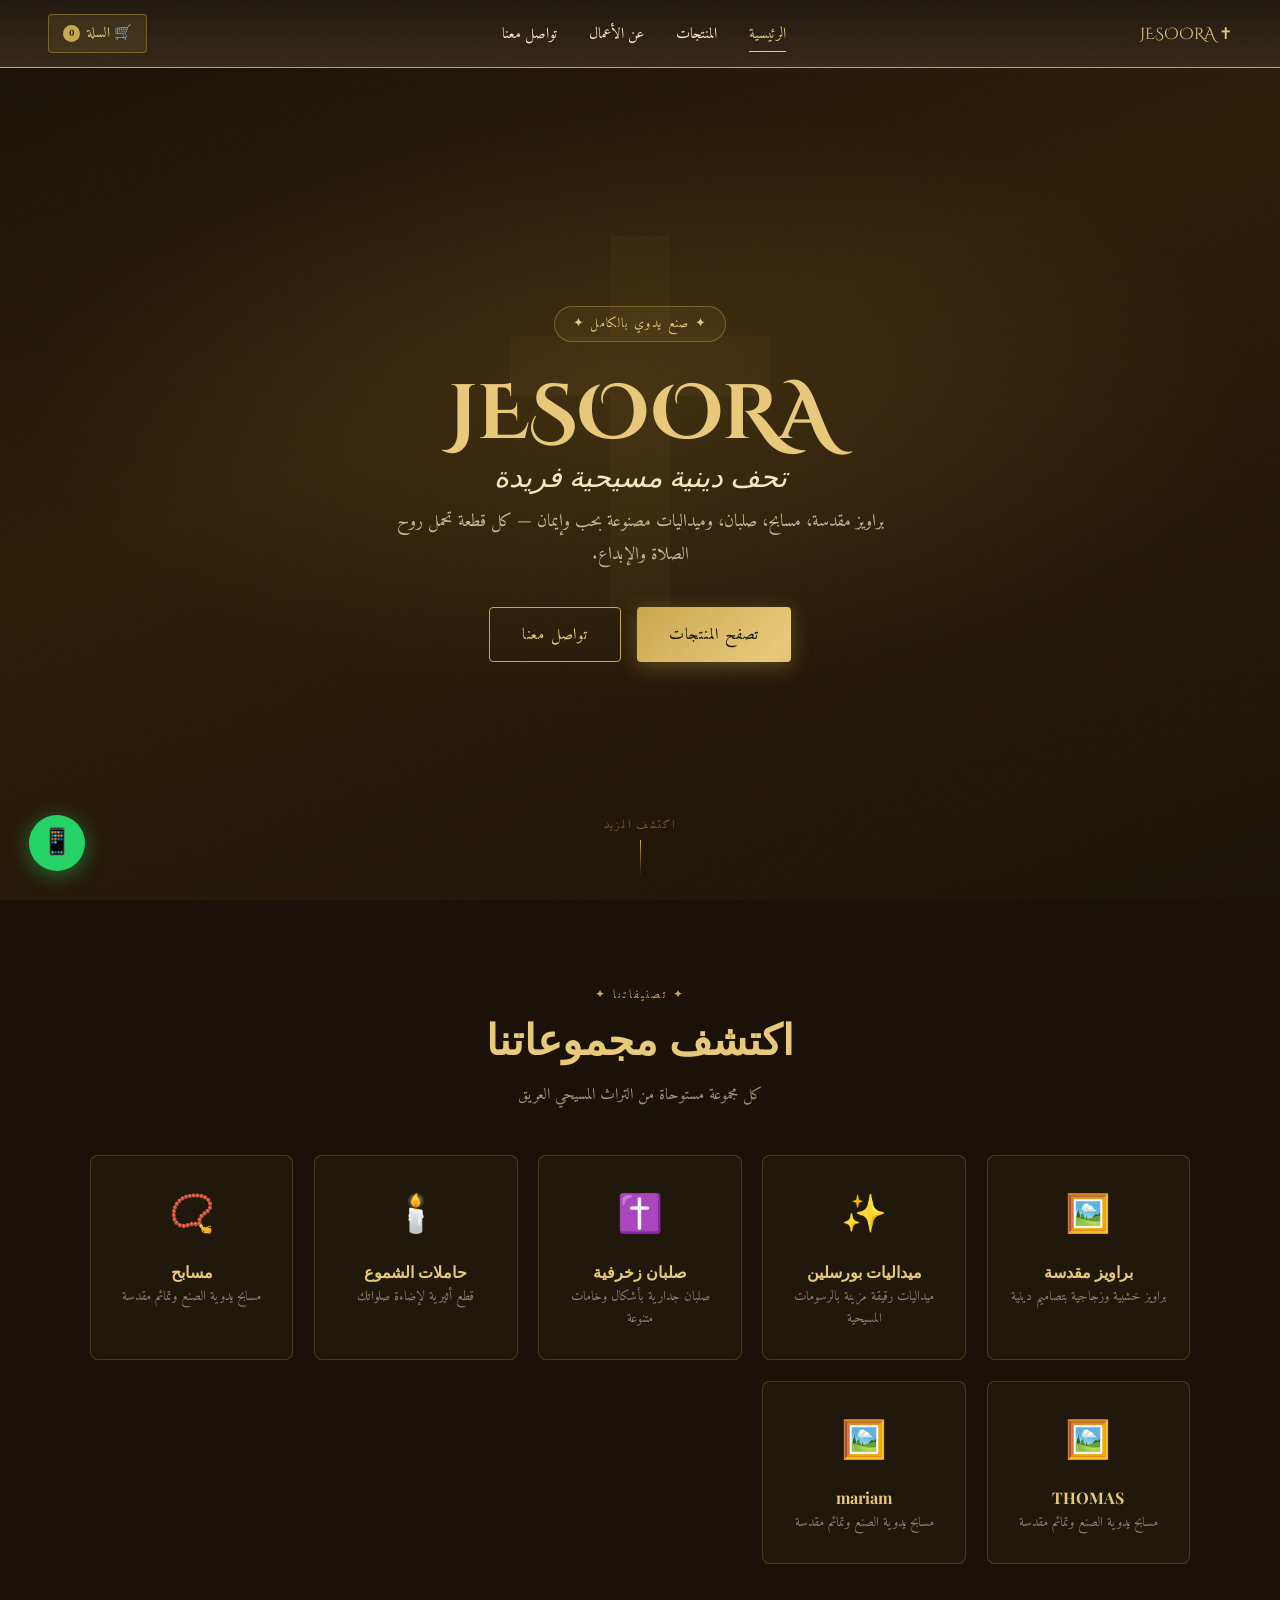
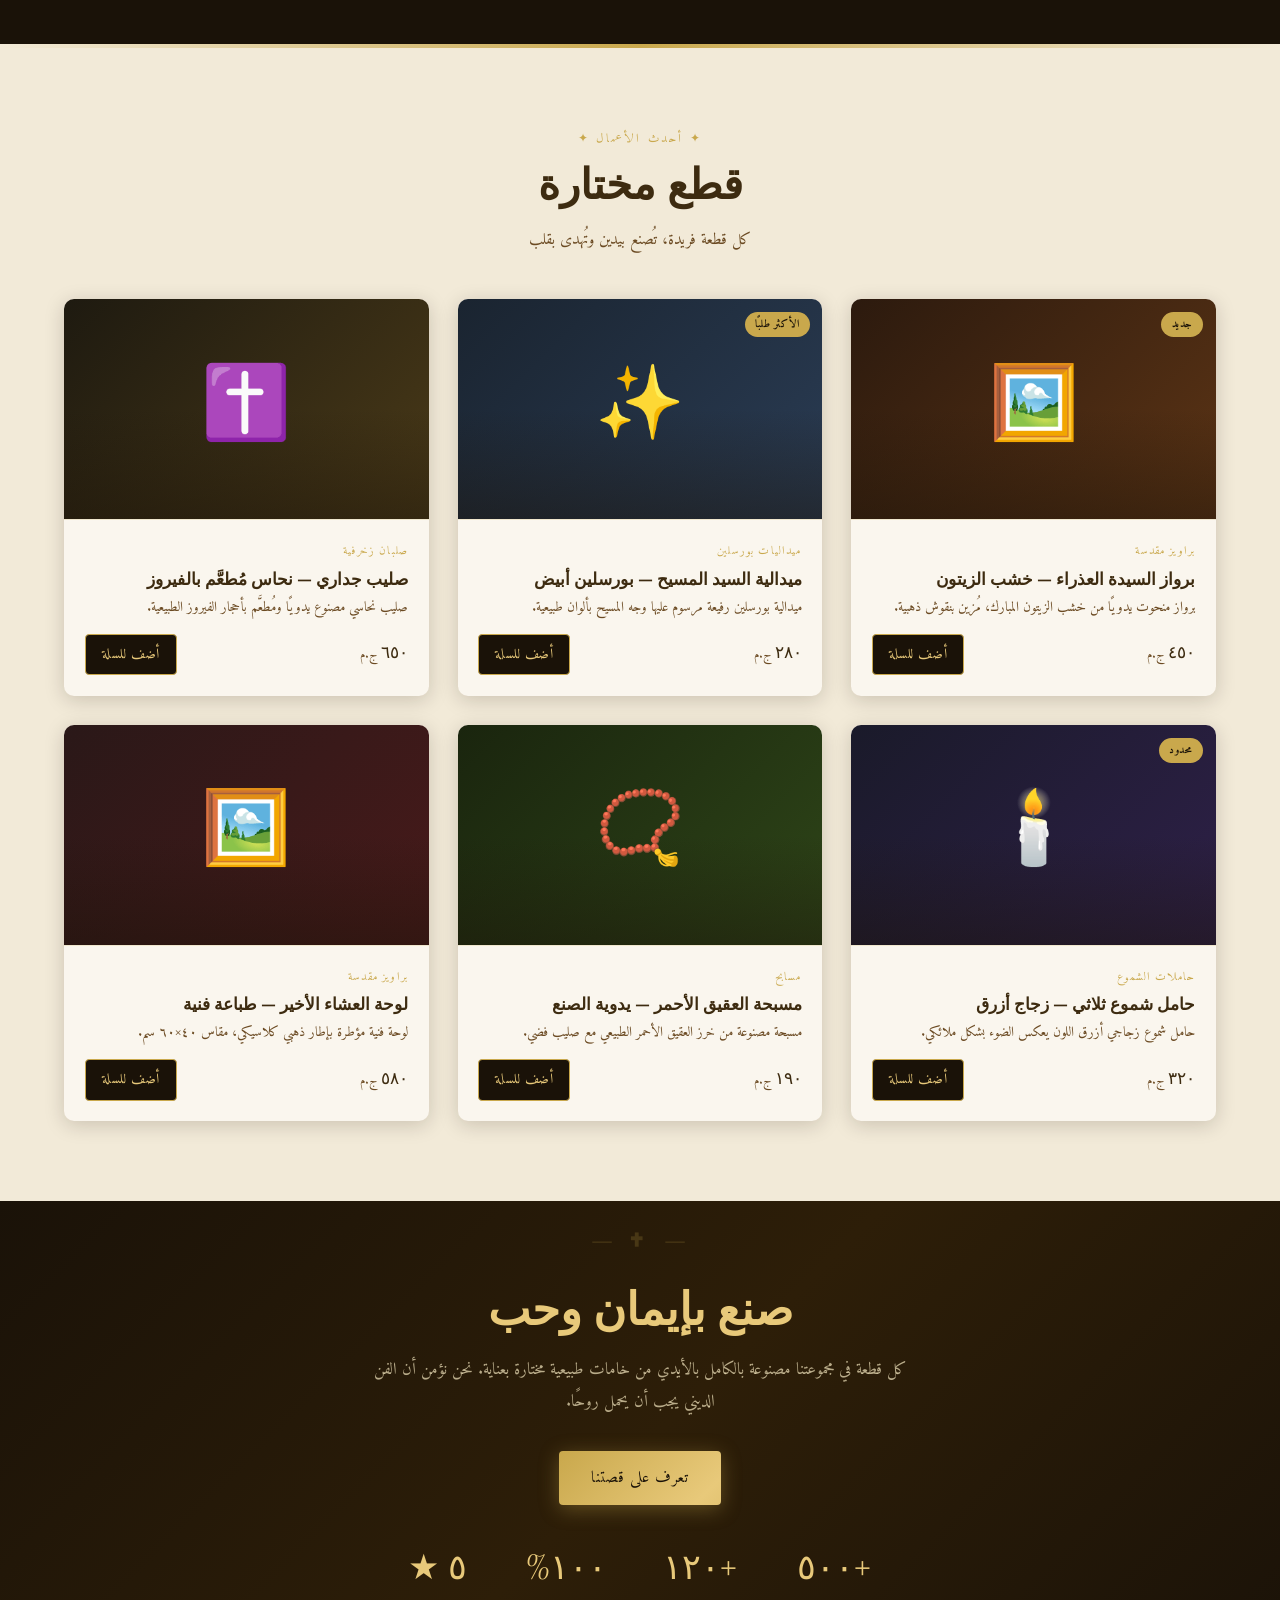
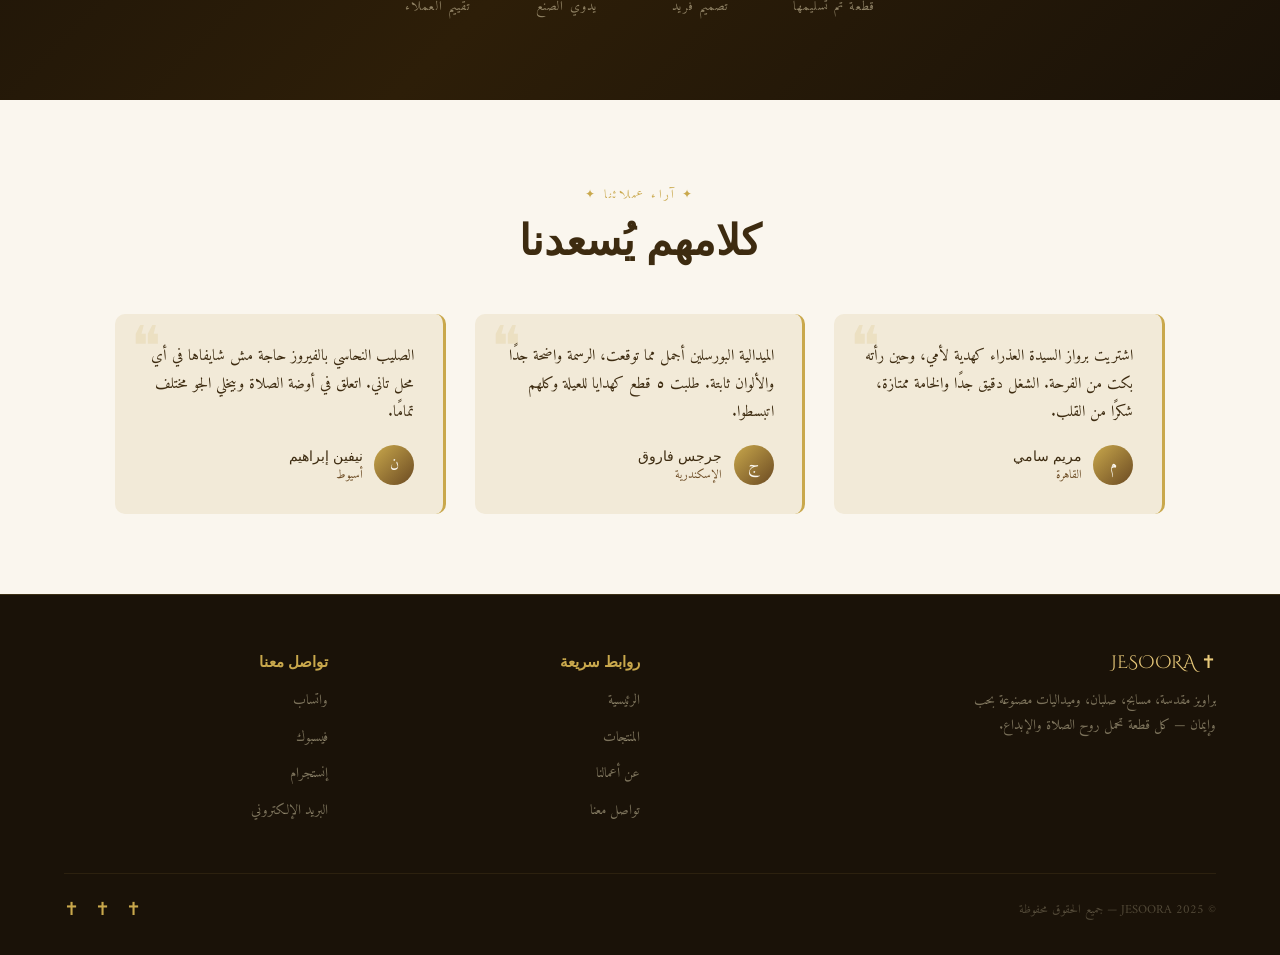
==== commit 33e66e66: "Update index.html" ====
--- a/index.html
+++ b/index.html
@@ -1094,6 +1094,7 @@
   if(notes) msg+=`\n\nملاحظات: ${notes}`;
   document.getElementById('successWaBtn').onclick=()=>{window.open(WA+'?text='+encodeURIComponent(msg),'_blank');};
   document.getElementById('successOverlay').classList.add('open');
+  window.open(WA+'?text='+encodeURIComponent(msg),'_blank');
   cart=[]; renderCart();
 }
 function closeSuccess(){
